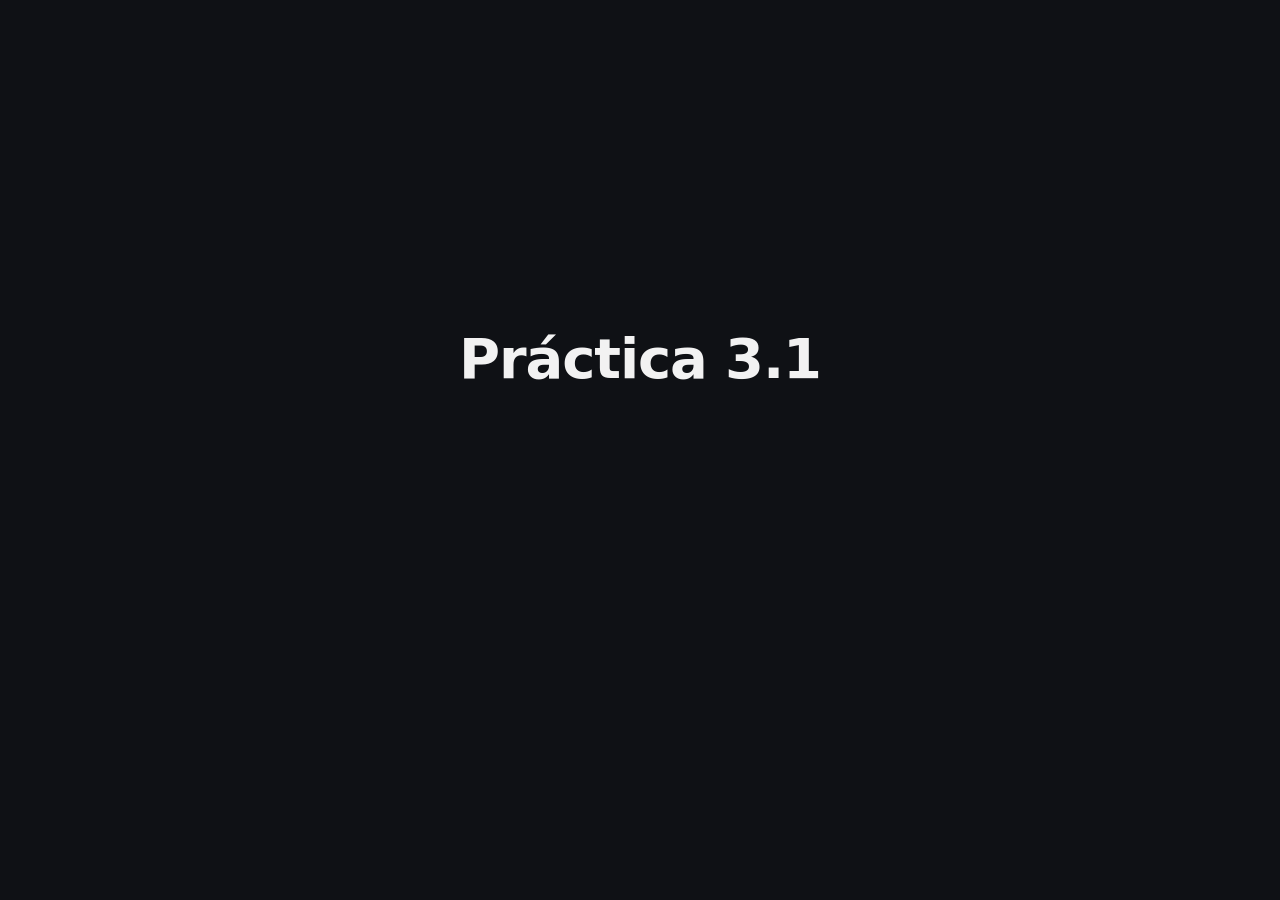
==== docs/index.html @ cbb31b39 "Publicar el sitio de la Práctica 3.1 en docs/ Sitio estático servido desde la carpeta docs/ de la ra" ====
<!DOCTYPE html>
<html lang="es">
<head>
  <meta charset="UTF-8">
  <meta name="viewport" content="width=device-width, initial-scale=1">
  <title>Práctica 3.1</title>
  <link rel="stylesheet" href="estilos.css">
</head>
<body>
  <main>
    <h1>Práctica 3.1</h1>
    <video src="yipee.mp4" autoplay loop muted playsinline></video>
  </main>
</body>
</html>
---- docs/estilos.css ----
* {
  margin: 0;
  padding: 0;
  box-sizing: border-box;
}

body {
  min-height: 100vh;
  display: grid;
  place-items: center;
  background: #0f1115;
  color: #f2f2f2;
  font-family: system-ui, -apple-system, "Segoe UI", sans-serif;
  padding: 2rem 1rem;
}

main {
  display: flex;
  flex-direction: column;
  align-items: center;
  gap: 1.5rem;
}

h1 {
  font-size: clamp(2rem, 8vw, 3.5rem);
  font-weight: 700;
  letter-spacing: -0.02em;
  text-align: center;
}

video {
  width: min(320px, 80vw);
  border-radius: 12px;
  display: block;
}
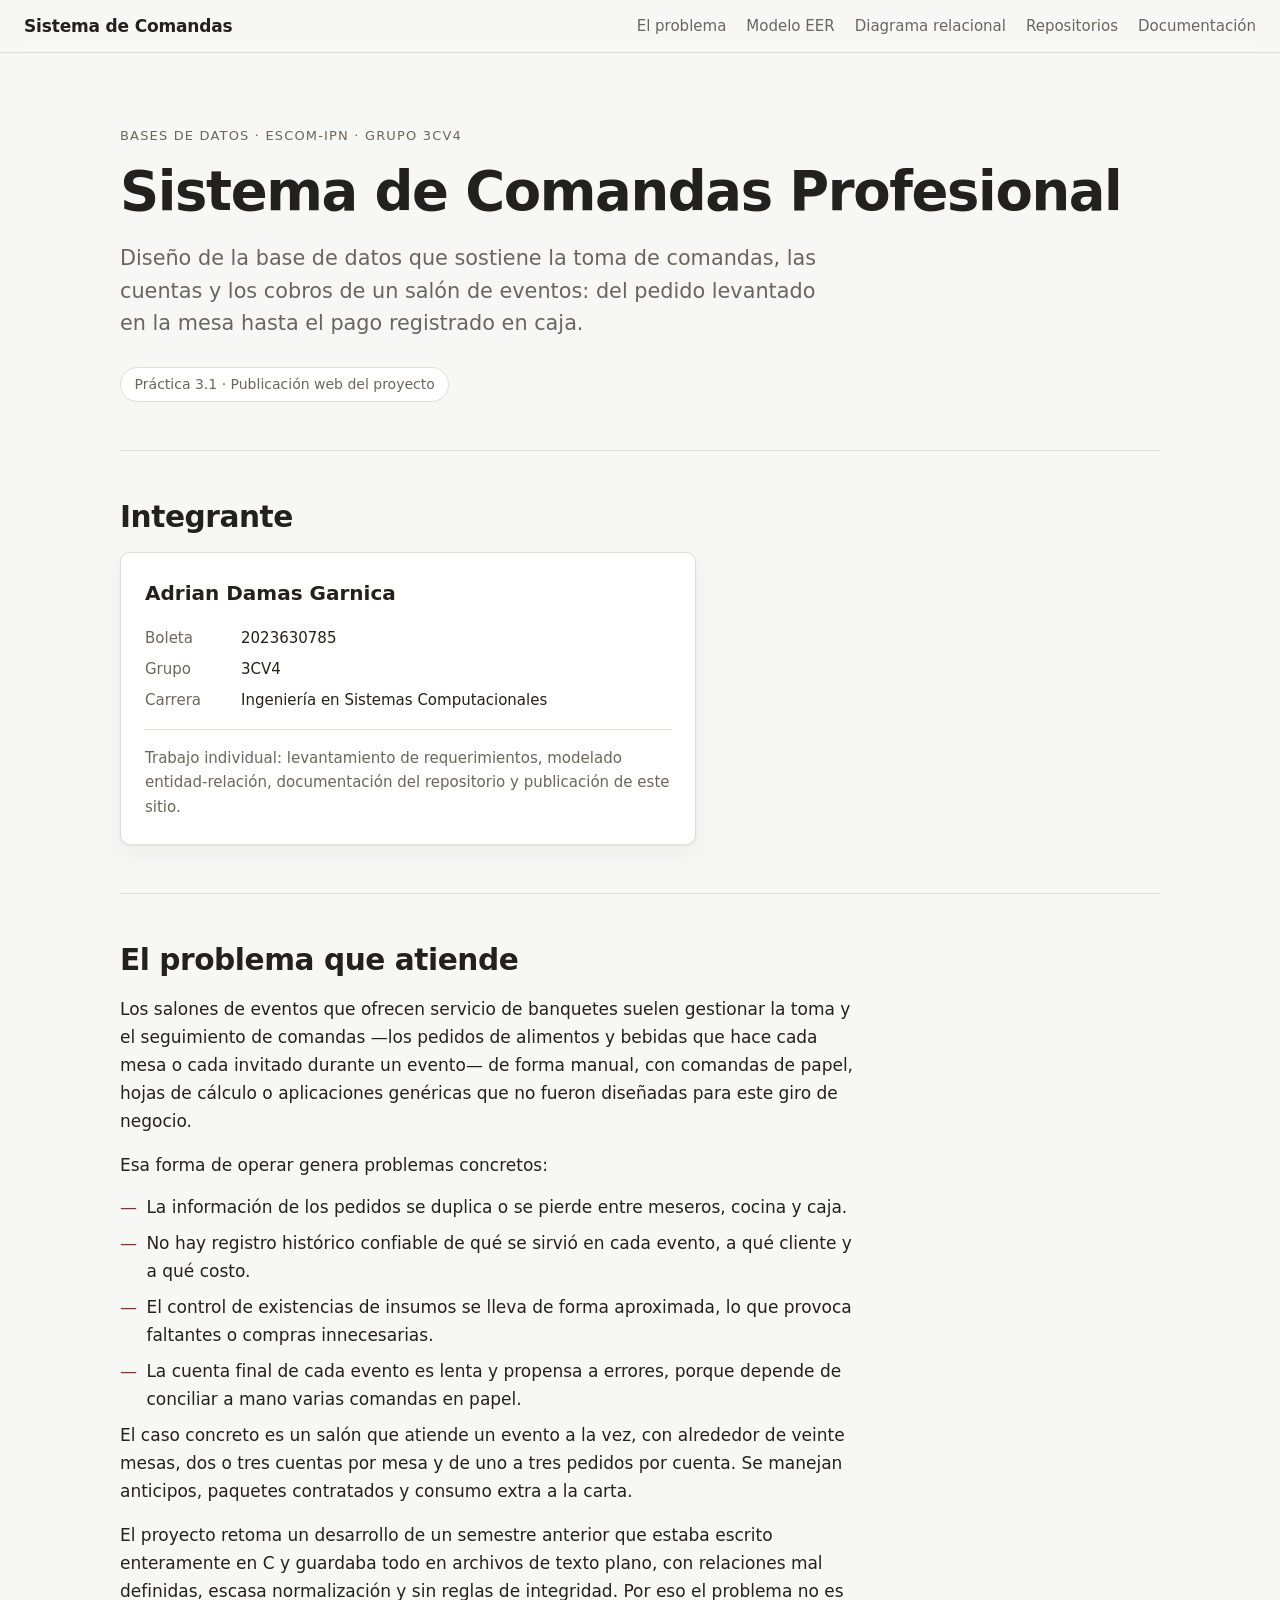
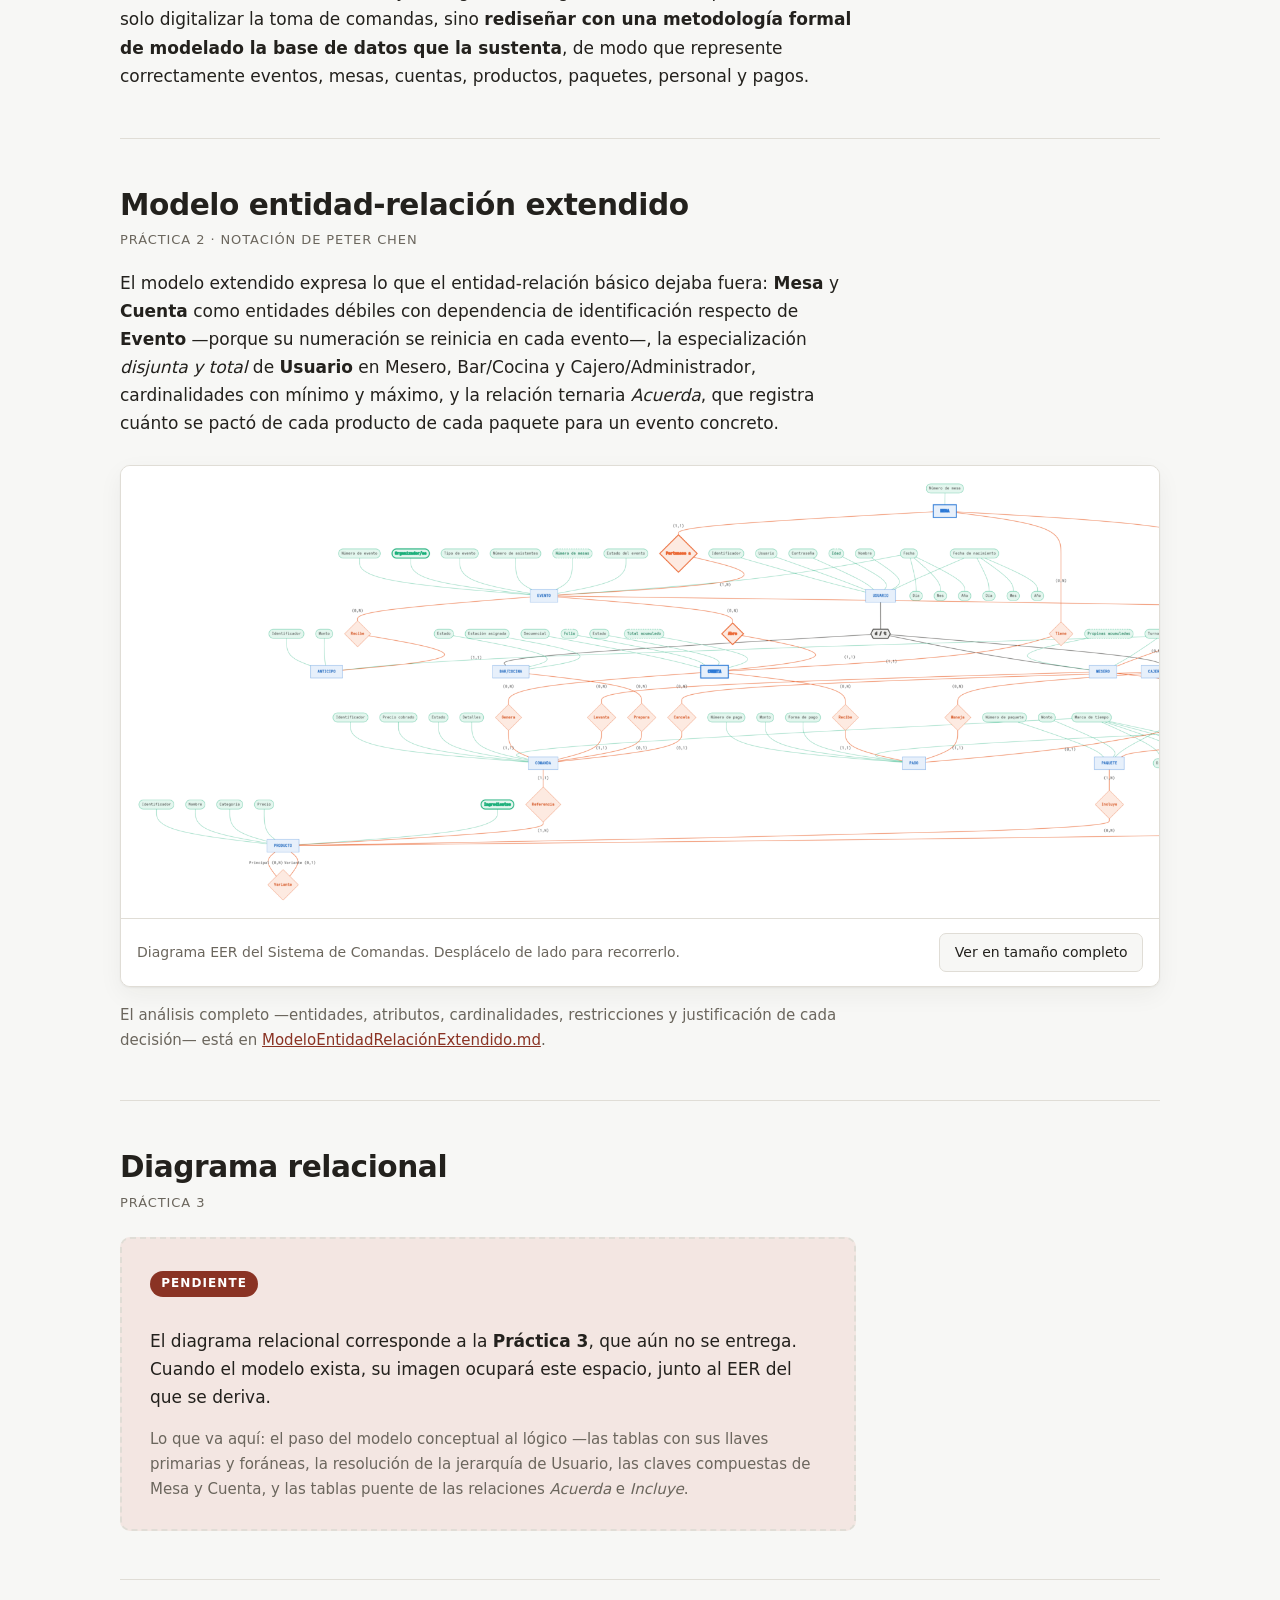
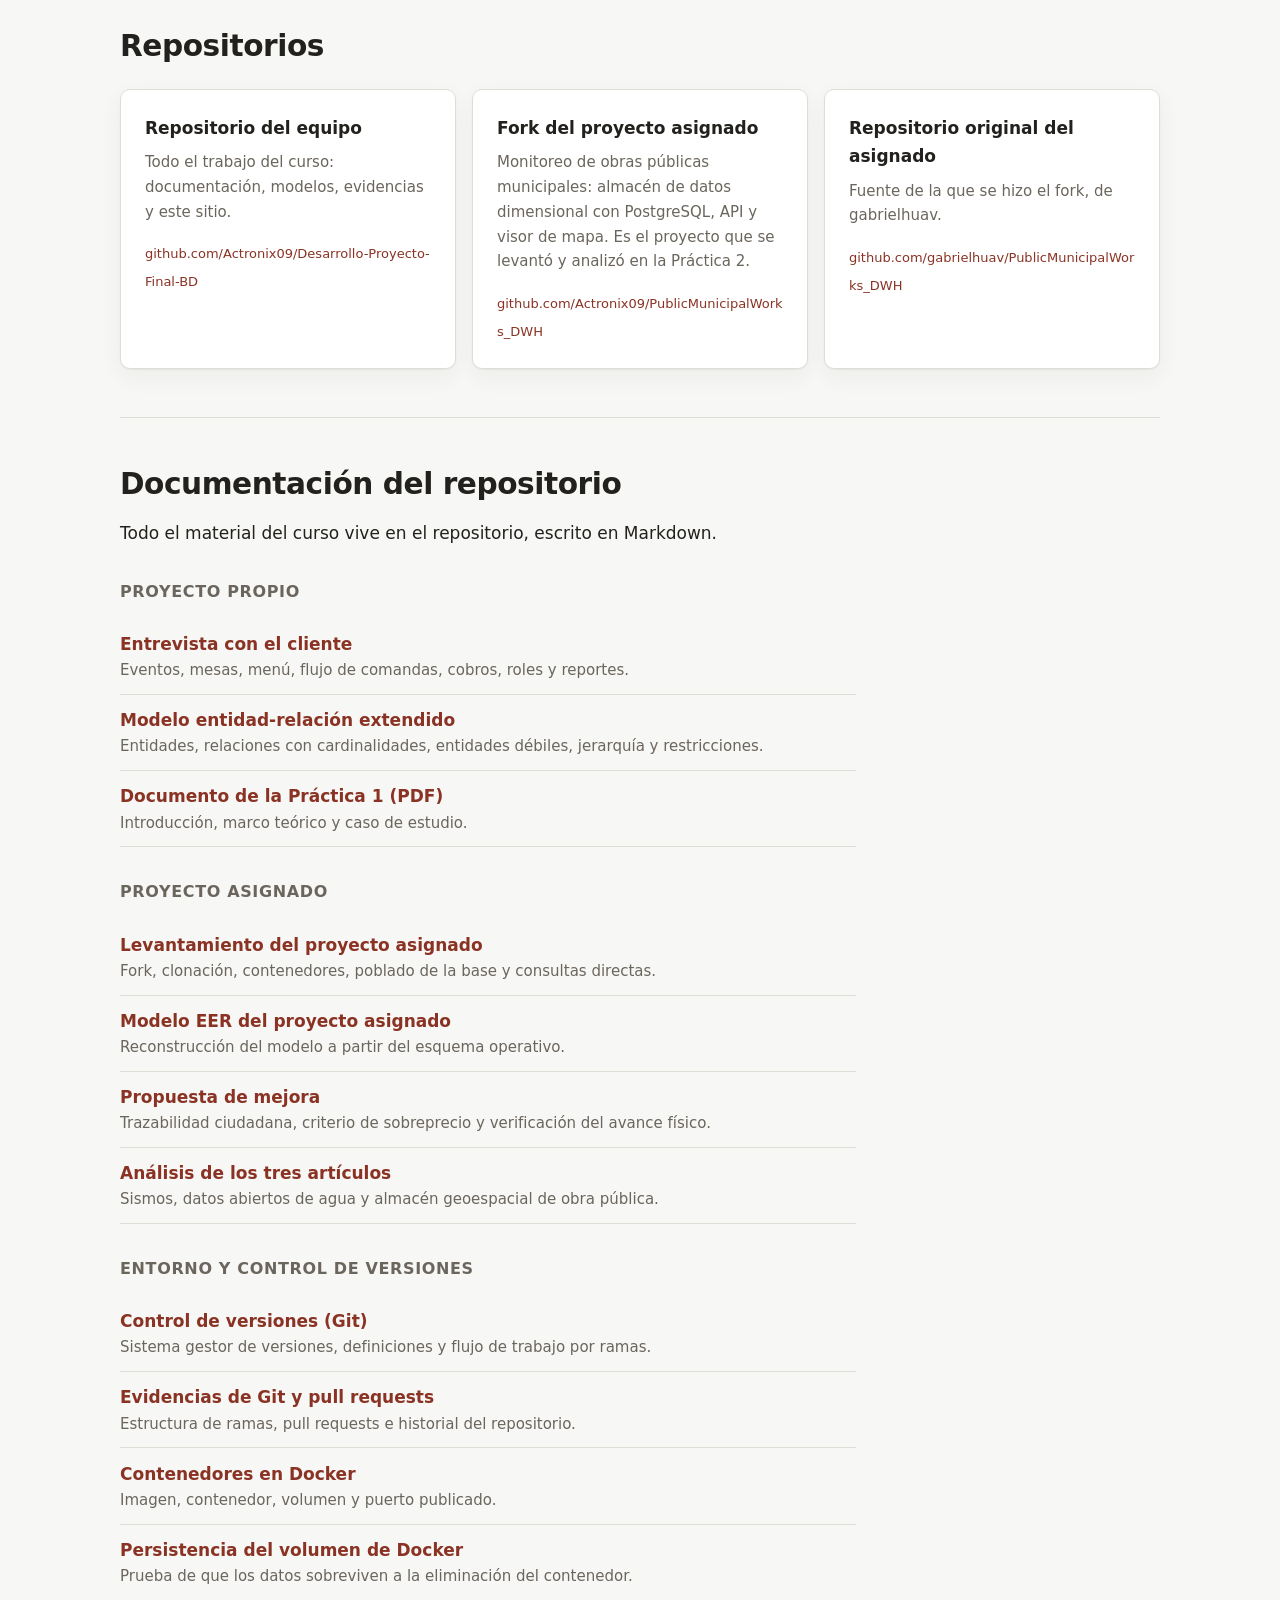
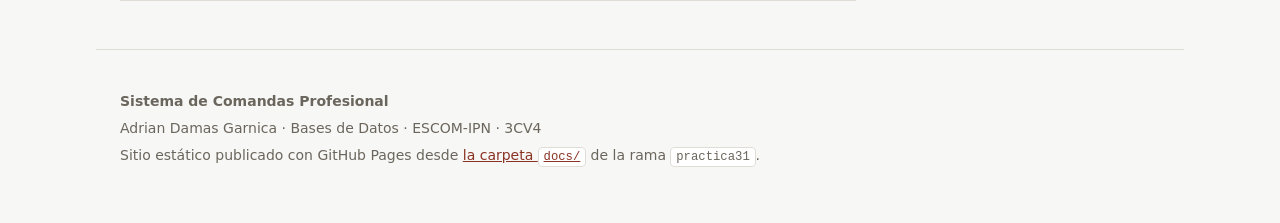
==== commit d087f191: "Pagina Web" ====
--- a/docs/index.html
+++ b/docs/index.html
@@ -1,15 +1,252 @@
 <!DOCTYPE html>
 <html lang="es">
 <head>
-  <meta charset="UTF-8">
-  <meta name="viewport" content="width=device-width, initial-scale=1">
-  <title>Práctica 3.1</title>
-  <link rel="stylesheet" href="estilos.css">
+<meta charset="UTF-8">
+<meta name="viewport" content="width=device-width, initial-scale=1">
+<title>Sistema de Comandas Profesional — Práctica 3.1</title>
+<meta name="description" content="Sitio del proyecto Sistema de Comandas Profesional: base de datos para la gestión de comandas, cuentas y cobros de un salón de eventos. Bases de Datos, ESCOM-IPN.">
+<link rel="stylesheet" href="estilos.css">
 </head>
 <body>
-  <main>
-    <h1>Práctica 3.1</h1>
-    <video src="yipee.mp4" autoplay loop muted playsinline></video>
-  </main>
+
+<a class="salto" href="#contenido">Saltar al contenido</a>
+
+<nav class="barra">
+  <span class="barra-marca">Sistema de Comandas</span>
+  <ul class="barra-enlaces">
+    <li><a href="#problema">El problema</a></li>
+    <li><a href="#eer">Modelo EER</a></li>
+    <li><a href="#relacional">Diagrama relacional</a></li>
+    <li><a href="#repositorios">Repositorios</a></li>
+    <li><a href="#documentacion">Documentación</a></li>
+  </ul>
+</nav>
+
+<header class="portada">
+  <p class="eyebrow">Bases de Datos &middot; ESCOM-IPN &middot; Grupo 3CV4</p>
+  <h1>Sistema de Comandas Profesional</h1>
+  <p class="lead">
+    Diseño de la base de datos que sostiene la toma de comandas, las cuentas y los
+    cobros de un salón de eventos: del pedido levantado en la mesa hasta el pago
+    registrado en caja.
+  </p>
+  <p class="sello">Práctica 3.1 &middot; Publicación web del proyecto</p>
+</header>
+
+<main id="contenido">
+
+  <section class="seccion" id="integrantes">
+    <h2>Integrante</h2>
+    <div class="tarjeta persona">
+      <p class="persona-nombre">Adrian Damas Garnica</p>
+      <dl class="persona-datos">
+        <div><dt>Boleta</dt><dd>2023630785</dd></div>
+        <div><dt>Grupo</dt><dd>3CV4</dd></div>
+        <div><dt>Carrera</dt><dd>Ingeniería en Sistemas Computacionales</dd></div>
+      </dl>
+      <p class="persona-rol">
+        Trabajo individual: levantamiento de requerimientos, modelado entidad-relación,
+        documentación del repositorio y publicación de este sitio.
+      </p>
+    </div>
+  </section>
+
+  <section class="seccion" id="problema">
+    <h2>El problema que atiende</h2>
+    <p>
+      Los salones de eventos que ofrecen servicio de banquetes suelen gestionar la toma y
+      el seguimiento de comandas —los pedidos de alimentos y bebidas que hace cada mesa o
+      cada invitado durante un evento— de forma manual, con comandas de papel, hojas de
+      cálculo o aplicaciones genéricas que no fueron diseñadas para este giro de negocio.
+    </p>
+    <p>Esa forma de operar genera problemas concretos:</p>
+    <ul class="lista-problemas">
+      <li>La información de los pedidos se duplica o se pierde entre meseros, cocina y caja.</li>
+      <li>No hay registro histórico confiable de qué se sirvió en cada evento, a qué cliente y a qué costo.</li>
+      <li>El control de existencias de insumos se lleva de forma aproximada, lo que provoca faltantes o compras innecesarias.</li>
+      <li>La cuenta final de cada evento es lenta y propensa a errores, porque depende de conciliar a mano varias comandas en papel.</li>
+    </ul>
+    <p>
+      El caso concreto es un salón que atiende un evento a la vez, con alrededor de veinte
+      mesas, dos o tres cuentas por mesa y de uno a tres pedidos por cuenta. Se manejan
+      anticipos, paquetes contratados y consumo extra a la carta.
+    </p>
+    <p>
+      El proyecto retoma un desarrollo de un semestre anterior que estaba escrito
+      enteramente en C y guardaba todo en archivos de texto plano, con relaciones mal
+      definidas, escasa normalización y sin reglas de integridad. Por eso el problema no
+      es solo digitalizar la toma de comandas, sino <strong>rediseñar con una metodología
+      formal de modelado la base de datos que la sustenta</strong>, de modo que represente
+      correctamente eventos, mesas, cuentas, productos, paquetes, personal y pagos.
+    </p>
+  </section>
+
+  <section class="seccion" id="eer">
+    <h2>Modelo entidad-relación extendido</h2>
+    <p class="seccion-nota">Práctica 2 &middot; Notación de Peter Chen</p>
+    <p>
+      El modelo extendido expresa lo que el entidad-relación básico dejaba fuera:
+      <strong>Mesa</strong> y <strong>Cuenta</strong> como entidades débiles con dependencia
+      de identificación respecto de <strong>Evento</strong> —porque su numeración se reinicia
+      en cada evento—, la especialización <em>disjunta y total</em> de
+      <strong>Usuario</strong> en Mesero, Bar/Cocina y Cajero/Administrador, cardinalidades
+      con mínimo y máximo, y la relación ternaria <em>Acuerda</em>, que registra cuánto se
+      pactó de cada producto de cada paquete para un evento concreto.
+    </p>
+
+    <figure class="figura">
+      <div class="lienzo" data-scroll>
+        <img src="imagenes/diagrama-eer-web.png"
+             alt="Diagrama entidad-relación extendido del Sistema de Comandas en notación de Peter Chen: las entidades Evento, Usuario, Producto, Comanda, Pago, Anticipo y Paquete, las entidades débiles Mesa y Cuenta, la jerarquía de Usuario y la relación ternaria Acuerda."
+             width="2600" height="677"
+             data-completa="imagenes/diagrama-eer-full.png">
+      </div>
+      <figcaption>
+        <span>Diagrama EER del Sistema de Comandas. Desplácelo de lado para recorrerlo.</span>
+        <button type="button" class="boton" data-abrir="imagenes/diagrama-eer-full.png">
+          Ver en tamaño completo
+        </button>
+      </figcaption>
+    </figure>
+
+    <p class="pie-enlace">
+      El análisis completo —entidades, atributos, cardinalidades, restricciones y
+      justificación de cada decisión— está en
+      <a href="https://github.com/Actronix09/Desarrollo-Proyecto-Final-BD/blob/practica31/docs/ModeloEntidadRelaci%C3%B3nExtendido.md">
+        ModeloEntidadRelaciónExtendido.md</a>.
+    </p>
+  </section>
+
+  <section class="seccion" id="relacional">
+    <h2>Diagrama relacional</h2>
+    <p class="seccion-nota">Práctica 3</p>
+    <div class="pendiente">
+      <p class="pendiente-etiqueta">Pendiente</p>
+      <p>
+        El diagrama relacional corresponde a la <strong>Práctica 3</strong>, que aún no se
+        entrega. Cuando el modelo exista, su imagen ocupará este espacio, junto al EER del
+        que se deriva.
+      </p>
+      <p class="pendiente-detalle">
+        Lo que va aquí: el paso del modelo conceptual al lógico —las tablas con sus llaves
+        primarias y foráneas, la resolución de la jerarquía de Usuario, las claves
+        compuestas de Mesa y Cuenta, y las tablas puente de las relaciones
+        <em>Acuerda</em> e <em>Incluye</em>.
+      </p>
+    </div>
+  </section>
+
+  <section class="seccion" id="repositorios">
+    <h2>Repositorios</h2>
+    <div class="rejilla">
+      <a class="tarjeta enlace-tarjeta" href="https://github.com/Actronix09/Desarrollo-Proyecto-Final-BD">
+        <h3>Repositorio del equipo</h3>
+        <p>Todo el trabajo del curso: documentación, modelos, evidencias y este sitio.</p>
+        <span class="url">github.com/Actronix09/Desarrollo-Proyecto-Final-BD</span>
+      </a>
+      <a class="tarjeta enlace-tarjeta" href="https://github.com/Actronix09/PublicMunicipalWorks_DWH">
+        <h3>Fork del proyecto asignado</h3>
+        <p>
+          Monitoreo de obras públicas municipales: almacén de datos dimensional con
+          PostgreSQL, API y visor de mapa. Es el proyecto que se levantó y analizó en la
+          Práctica 2.
+        </p>
+        <span class="url">github.com/Actronix09/PublicMunicipalWorks_DWH</span>
+      </a>
+      <a class="tarjeta enlace-tarjeta" href="https://github.com/gabrielhuav/PublicMunicipalWorks_DWH">
+        <h3>Repositorio original del asignado</h3>
+        <p>Fuente de la que se hizo el fork, de gabrielhuav.</p>
+        <span class="url">github.com/gabrielhuav/PublicMunicipalWorks_DWH</span>
+      </a>
+    </div>
+  </section>
+
+  <section class="seccion" id="documentacion">
+    <h2>Documentación del repositorio</h2>
+    <p>Todo el material del curso vive en el repositorio, escrito en Markdown.</p>
+
+    <h3 class="subtitulo">Proyecto propio</h3>
+    <ul class="indice">
+      <li>
+        <a href="https://github.com/Actronix09/Desarrollo-Proyecto-Final-BD/blob/practica31/docs/Entrevista.md">Entrevista con el cliente</a>
+        <span>Eventos, mesas, menú, flujo de comandas, cobros, roles y reportes.</span>
+      </li>
+      <li>
+        <a href="https://github.com/Actronix09/Desarrollo-Proyecto-Final-BD/blob/practica31/docs/ModeloEntidadRelaci%C3%B3nExtendido.md">Modelo entidad-relación extendido</a>
+        <span>Entidades, relaciones con cardinalidades, entidades débiles, jerarquía y restricciones.</span>
+      </li>
+      <li>
+        <a href="https://github.com/Actronix09/Desarrollo-Proyecto-Final-BD/blob/practica31/docs/LaTeX/Practica%201.pdf">Documento de la Práctica 1 (PDF)</a>
+        <span>Introducción, marco teórico y caso de estudio.</span>
+      </li>
+    </ul>
+
+    <h3 class="subtitulo">Proyecto asignado</h3>
+    <ul class="indice">
+      <li>
+        <a href="https://github.com/Actronix09/Desarrollo-Proyecto-Final-BD/blob/practica31/docs/Levantamiento.md">Levantamiento del proyecto asignado</a>
+        <span>Fork, clonación, contenedores, poblado de la base y consultas directas.</span>
+      </li>
+      <li>
+        <a href="https://github.com/Actronix09/Desarrollo-Proyecto-Final-BD/blob/practica31/docs/ModeloEREProyectoAsignado.md">Modelo EER del proyecto asignado</a>
+        <span>Reconstrucción del modelo a partir del esquema operativo.</span>
+      </li>
+      <li>
+        <a href="https://github.com/Actronix09/Desarrollo-Proyecto-Final-BD/blob/practica31/docs/PropuestaDeMejora.md">Propuesta de mejora</a>
+        <span>Trazabilidad ciudadana, criterio de sobreprecio y verificación del avance físico.</span>
+      </li>
+      <li>
+        <a href="https://github.com/Actronix09/Desarrollo-Proyecto-Final-BD/blob/practica31/docs/Investigaci%C3%B3nDeArticulos.md">Análisis de los tres artículos</a>
+        <span>Sismos, datos abiertos de agua y almacén geoespacial de obra pública.</span>
+      </li>
+    </ul>
+
+    <h3 class="subtitulo">Entorno y control de versiones</h3>
+    <ul class="indice">
+      <li>
+        <a href="https://github.com/Actronix09/Desarrollo-Proyecto-Final-BD/blob/practica31/docs/Control%20de%20Versiones.md">Control de versiones (Git)</a>
+        <span>Sistema gestor de versiones, definiciones y flujo de trabajo por ramas.</span>
+      </li>
+      <li>
+        <a href="https://github.com/Actronix09/Desarrollo-Proyecto-Final-BD/blob/practica31/docs/Control%20de%20Versiones%20GIT%20y%20Pull%20Request.md">Evidencias de Git y pull requests</a>
+        <span>Estructura de ramas, pull requests e historial del repositorio.</span>
+      </li>
+      <li>
+        <a href="https://github.com/Actronix09/Desarrollo-Proyecto-Final-BD/blob/practica31/docs/Contenedores.md">Contenedores en Docker</a>
+        <span>Imagen, contenedor, volumen y puerto publicado.</span>
+      </li>
+      <li>
+        <a href="https://github.com/Actronix09/Desarrollo-Proyecto-Final-BD/blob/practica31/docs/Persistencia%20del%20Volumen%20de%20Docker.md">Persistencia del volumen de Docker</a>
+        <span>Prueba de que los datos sobreviven a la eliminación del contenedor.</span>
+      </li>
+    </ul>
+  </section>
+
+</main>
+
+<footer class="pie">
+  <div class="pie-texto">
+    <p><strong>Sistema de Comandas Profesional</strong></p>
+    <p>Adrian Damas Garnica &middot; Bases de Datos &middot; ESCOM-IPN &middot; 3CV4</p>
+    <p>
+      Sitio estático publicado con GitHub Pages desde
+      <a href="https://github.com/Actronix09/Desarrollo-Proyecto-Final-BD/tree/practica31/docs">
+        la carpeta <code>docs/</code></a>
+      de la rama <code>practica31</code>.
+    </p>
+  </div>
+  <video class="pie-video" src="yipee.mp4" autoplay loop muted playsinline
+         aria-label="Video decorativo"></video>
+</footer>
+
+<div class="visor" id="visor" hidden>
+  <button type="button" class="visor-cerrar" id="visor-cerrar" aria-label="Cerrar">&times;</button>
+  <div class="visor-lienzo" id="visor-lienzo">
+    <img id="visor-imagen" src="" alt="Diagrama en tamaño completo">
+  </div>
+  <p class="visor-ayuda">Arrastre para recorrer el diagrama &middot; <kbd>Esc</kbd> para cerrar</p>
+</div>
+
+<script src="script.js"></script>
 </body>
 </html>
--- a/docs/estilos.css
+++ b/docs/estilos.css
@@ -1,35 +1,513 @@
-* {
-  margin: 0;
-  padding: 0;
-  box-sizing: border-box;
-}
+/* ===========================================================
+   Sistema de Comandas Profesional — Práctica 3.1
+   Hoja de estilos del sitio. Sin dependencias externas.
+   =========================================================== */
+
+:root {
+  --fondo: #f7f7f5;
+  --superficie: #ffffff;
+  --borde: #e0ddd6;
+  --texto: #23211d;
+  --texto-suave: #6b665d;
+  --acento: #8a3324;
+  --acento-suave: #f3e6e2;
+  --sombra: 0 1px 2px rgba(35, 33, 29, .06), 0 8px 24px rgba(35, 33, 29, .05);
+  --radio: 10px;
+  --ancho: 68rem;
+}
+
+@media (prefers-color-scheme: dark) {
+  :root {
+    --fondo: #16151b;
+    --superficie: #1e1d24;
+    --borde: #32303a;
+    --texto: #eceaf0;
+    --texto-suave: #a39fae;
+    --acento: #e09080;
+    --acento-suave: #2b2026;
+    --sombra: 0 1px 2px rgba(0, 0, 0, .4), 0 8px 24px rgba(0, 0, 0, .3);
+  }
+}
+
+* { margin: 0; padding: 0; box-sizing: border-box; }
+
+html { scroll-behavior: smooth; scroll-padding-top: 5rem; }
 
 body {
-  min-height: 100vh;
+  background: var(--fondo);
+  color: var(--texto);
+  font-family: system-ui, -apple-system, "Segoe UI", Roboto, "Helvetica Neue", sans-serif;
+  font-size: 1.0625rem;
+  line-height: 1.65;
+  -webkit-text-size-adjust: 100%;
+}
+
+a { color: var(--acento); }
+
+/* --- Accesibilidad ---------------------------------------- */
+
+.salto {
+  position: absolute;
+  left: -9999px;
+  top: 0;
+  background: var(--acento);
+  color: #fff;
+  padding: .75rem 1rem;
+  z-index: 100;
+}
+.salto:focus { left: 0; }
+
+:focus-visible {
+  outline: 2px solid var(--acento);
+  outline-offset: 3px;
+}
+
+/* --- Barra de navegación ----------------------------------- */
+
+.barra {
+  position: sticky;
+  top: 0;
+  z-index: 20;
+  display: flex;
+  flex-wrap: wrap;
+  align-items: center;
+  gap: .5rem 1.5rem;
+  padding: .75rem 1.5rem;
+  background: color-mix(in srgb, var(--fondo) 88%, transparent);
+  backdrop-filter: blur(8px);
+  border-bottom: 1px solid var(--borde);
+}
+
+.barra-marca {
+  font-weight: 650;
+  letter-spacing: -.01em;
+  margin-right: auto;
+}
+
+.barra-enlaces {
+  display: flex;
+  flex-wrap: wrap;
+  gap: .25rem 1.25rem;
+  list-style: none;
+  font-size: .9375rem;
+}
+
+.barra-enlaces a {
+  color: var(--texto-suave);
+  text-decoration: none;
+  padding: .125rem 0;
+  border-bottom: 1px solid transparent;
+}
+
+.barra-enlaces a:hover {
+  color: var(--texto);
+  border-bottom-color: var(--acento);
+}
+
+/* --- Portada ----------------------------------------------- */
+
+.portada {
+  max-width: var(--ancho);
+  margin: 0 auto;
+  padding: 4.5rem 1.5rem 3rem;
+}
+
+.eyebrow {
+  font-size: .8125rem;
+  letter-spacing: .09em;
+  text-transform: uppercase;
+  color: var(--texto-suave);
+  margin-bottom: 1rem;
+}
+
+.portada h1 {
+  font-size: clamp(2.1rem, 6vw, 3.4rem);
+  line-height: 1.1;
+  letter-spacing: -.025em;
+  font-weight: 700;
+  margin-bottom: 1.25rem;
+}
+
+.lead {
+  font-size: clamp(1.0625rem, 2.2vw, 1.3rem);
+  color: var(--texto-suave);
+  max-width: 44rem;
+  line-height: 1.55;
+}
+
+.sello {
+  display: inline-block;
+  margin-top: 1.75rem;
+  padding: .3rem .85rem;
+  border: 1px solid var(--borde);
+  border-radius: 999px;
+  background: var(--superficie);
+  font-size: .875rem;
+  color: var(--texto-suave);
+}
+
+/* --- Secciones --------------------------------------------- */
+
+main {
+  max-width: var(--ancho);
+  margin: 0 auto;
+  padding-inline: 1.5rem;
+}
+
+.seccion {
+  padding-block: 3rem;
+  border-top: 1px solid var(--borde);
+}
+
+.seccion > p,
+.seccion > ul { max-width: 46rem; }
+
+.seccion h2 {
+  font-size: clamp(1.4rem, 3.2vw, 1.85rem);
+  letter-spacing: -.015em;
+  line-height: 1.25;
+  margin-bottom: 1rem;
+}
+
+.seccion-nota {
+  font-size: .8125rem;
+  letter-spacing: .07em;
+  text-transform: uppercase;
+  color: var(--texto-suave);
+  margin: -.65rem 0 1.15rem;
+}
+
+.seccion p + p { margin-top: 1rem; }
+
+.subtitulo {
+  font-size: 1rem;
+  letter-spacing: .04em;
+  text-transform: uppercase;
+  color: var(--texto-suave);
+  font-weight: 600;
+  margin: 2rem 0 .85rem;
+}
+
+/* --- Tarjetas ---------------------------------------------- */
+
+.tarjeta {
+  background: var(--superficie);
+  border: 1px solid var(--borde);
+  border-radius: var(--radio);
+  padding: 1.5rem;
+  box-shadow: var(--sombra);
+}
+
+.rejilla {
   display: grid;
-  place-items: center;
-  background: #0f1115;
-  color: #f2f2f2;
-  font-family: system-ui, -apple-system, "Segoe UI", sans-serif;
-  padding: 2rem 1rem;
-}
-
-main {
+  grid-template-columns: repeat(auto-fit, minmax(16rem, 1fr));
+  gap: 1rem;
+  margin-top: 1.5rem;
+}
+
+.enlace-tarjeta {
+  display: block;
+  text-decoration: none;
+  color: inherit;
+  transition: transform .15s ease, border-color .15s ease;
+}
+
+.enlace-tarjeta:hover {
+  transform: translateY(-2px);
+  border-color: var(--acento);
+}
+
+.enlace-tarjeta h3 {
+  font-size: 1.0625rem;
+  margin-bottom: .5rem;
+}
+
+.enlace-tarjeta p {
+  font-size: .9375rem;
+  color: var(--texto-suave);
+  margin-bottom: .85rem;
+}
+
+.url {
+  font-size: .8125rem;
+  color: var(--acento);
+  word-break: break-all;
+}
+
+/* --- Integrante -------------------------------------------- */
+
+.persona { max-width: 36rem; }
+
+.persona-nombre {
+  font-size: 1.25rem;
+  font-weight: 650;
+  margin-bottom: 1rem;
+}
+
+.persona-datos {
+  display: grid;
+  gap: .4rem;
+  padding-bottom: 1rem;
+  margin-bottom: 1rem;
+  border-bottom: 1px solid var(--borde);
+}
+
+.persona-datos > div {
+  display: flex;
+  flex-wrap: wrap;
+  gap: .5rem;
+  font-size: .9375rem;
+}
+
+.persona-datos dt {
+  color: var(--texto-suave);
+  min-width: 5.5rem;
+}
+
+.persona-rol {
+  font-size: .9375rem;
+  color: var(--texto-suave);
+}
+
+/* --- Lista del problema ------------------------------------ */
+
+.lista-problemas {
+  margin: .85rem 0 0 0;
+  padding-left: 1.1rem;
+  list-style: none;
+}
+
+.lista-problemas li {
+  position: relative;
+  padding-left: .55rem;
+  margin-bottom: .5rem;
+}
+
+.lista-problemas li::before {
+  content: "—";
+  position: absolute;
+  left: -1.1rem;
+  color: var(--acento);
+}
+
+/* --- Figura del diagrama ----------------------------------- */
+
+.figura {
+  margin-top: 1.75rem;
+  border: 1px solid var(--borde);
+  border-radius: var(--radio);
+  overflow: hidden;
+  box-shadow: var(--sombra);
+}
+
+/* El diagrama está dibujado sobre blanco: su lienzo se queda
+   blanco también en modo oscuro, para que no quede recortado. */
+.lienzo {
+  overflow-x: auto;
+  overflow-y: hidden;
+  background: #ffffff;
+  padding: 1rem;
+}
+
+.lienzo img {
+  display: block;
+  height: 420px;
+  width: auto;
+  max-width: none;
+  cursor: zoom-in;
+}
+
+figcaption {
+  display: flex;
+  flex-wrap: wrap;
+  align-items: center;
+  justify-content: space-between;
+  gap: .75rem;
+  padding: .85rem 1rem;
+  background: var(--superficie);
+  border-top: 1px solid var(--borde);
+  font-size: .875rem;
+  color: var(--texto-suave);
+}
+
+.boton {
+  font: inherit;
+  font-size: .875rem;
+  padding: .45rem .9rem;
+  border: 1px solid var(--borde);
+  border-radius: 7px;
+  background: var(--fondo);
+  color: var(--texto);
+  cursor: pointer;
+}
+
+.boton:hover { border-color: var(--acento); color: var(--acento); }
+
+.pie-enlace {
+  margin-top: 1rem;
+  font-size: .9375rem;
+  color: var(--texto-suave);
+}
+
+/* --- Sección pendiente ------------------------------------- */
+
+.pendiente {
+  margin-top: 1.5rem;
+  max-width: 46rem;
+  padding: 1.75rem;
+  border: 2px dashed var(--borde);
+  border-radius: var(--radio);
+  background: var(--acento-suave);
+}
+
+.pendiente-etiqueta {
+  display: inline-block;
+  margin-bottom: .85rem;
+  padding: .2rem .7rem;
+  border-radius: 999px;
+  background: var(--acento);
+  color: #fff;
+  font-size: .75rem;
+  letter-spacing: .09em;
+  text-transform: uppercase;
+  font-weight: 600;
+}
+
+.pendiente-detalle {
+  margin-top: 1rem;
+  font-size: .9375rem;
+  color: var(--texto-suave);
+}
+
+/* --- Índice de documentos ---------------------------------- */
+
+.indice { list-style: none; }
+
+.indice li {
+  padding: .7rem 0;
+  border-bottom: 1px solid var(--borde);
+}
+
+.indice a {
+  font-weight: 550;
+  text-decoration: none;
+}
+
+.indice a:hover { text-decoration: underline; }
+
+.indice span {
+  display: block;
+  font-size: .9375rem;
+  color: var(--texto-suave);
+}
+
+/* --- Pie de página ----------------------------------------- */
+
+.pie {
+  max-width: var(--ancho);
+  margin: 0 auto;
+  padding: 2.5rem 1.5rem 3.5rem;
+  border-top: 1px solid var(--borde);
+  display: flex;
+  flex-wrap: wrap;
+  align-items: flex-end;
+  justify-content: space-between;
+  gap: 1.5rem;
+  font-size: .875rem;
+  color: var(--texto-suave);
+}
+
+.pie-texto p + p { margin-top: .25rem; }
+
+.pie code {
+  font-size: .875em;
+  padding: .1rem .3rem;
+  border-radius: 4px;
+  background: var(--superficie);
+  border: 1px solid var(--borde);
+}
+
+.pie-video {
+  width: 84px;
+  border-radius: 8px;
+  display: block;
+  opacity: .85;
+}
+
+/* --- Visor de diagramas ------------------------------------ */
+
+.visor {
+  position: fixed;
+  inset: 0;
+  z-index: 50;
+  background: rgba(10, 10, 12, .92);
   display: flex;
   flex-direction: column;
-  align-items: center;
-  gap: 1.5rem;
-}
-
-h1 {
-  font-size: clamp(2rem, 8vw, 3.5rem);
-  font-weight: 700;
-  letter-spacing: -0.02em;
+}
+
+/* El atributo hidden del navegador aplica display:none, pero la
+   regla de arriba lo gana por especificidad: hay que repetirlo
+   aquí o el visor se queda encima de la página. */
+.visor[hidden] { display: none; }
+
+.visor-lienzo {
+  flex: 1;
+  overflow: auto;
+  cursor: grab;
+  background: #ffffff;
+}
+
+.visor-lienzo.arrastrando { cursor: grabbing; }
+
+.visor-lienzo img {
+  display: block;
+  height: 100%;
+  width: auto;
+  max-width: none;
+}
+
+.visor-cerrar {
+  position: absolute;
+  top: .75rem;
+  right: .75rem;
+  z-index: 2;
+  width: 2.5rem;
+  height: 2.5rem;
+  border: none;
+  border-radius: 50%;
+  background: rgba(10, 10, 12, .75);
+  color: #fff;
+  font-size: 1.6rem;
+  line-height: 1;
+  cursor: pointer;
+}
+
+.visor-ayuda {
+  padding: .75rem 1rem;
   text-align: center;
-}
-
-video {
-  width: min(320px, 80vw);
-  border-radius: 12px;
-  display: block;
-}
+  color: #cfcdd4;
+  font-size: .8125rem;
+}
+
+.visor kbd {
+  font-family: ui-monospace, SFMono-Regular, Menlo, monospace;
+  font-size: .9em;
+  padding: .05rem .35rem;
+  border: 1px solid #55525c;
+  border-radius: 4px;
+}
+
+body.visor-abierto { overflow: hidden; }
+
+/* --- Teléfono ---------------------------------------------- */
+
+@media (max-width: 40rem) {
+  .portada { padding-top: 3rem; }
+  .lienzo img { height: 300px; }
+  .pie { align-items: flex-start; }
+}
+
+@media (prefers-reduced-motion: reduce) {
+  html { scroll-behavior: auto; }
+  .enlace-tarjeta { transition: none; }
+}
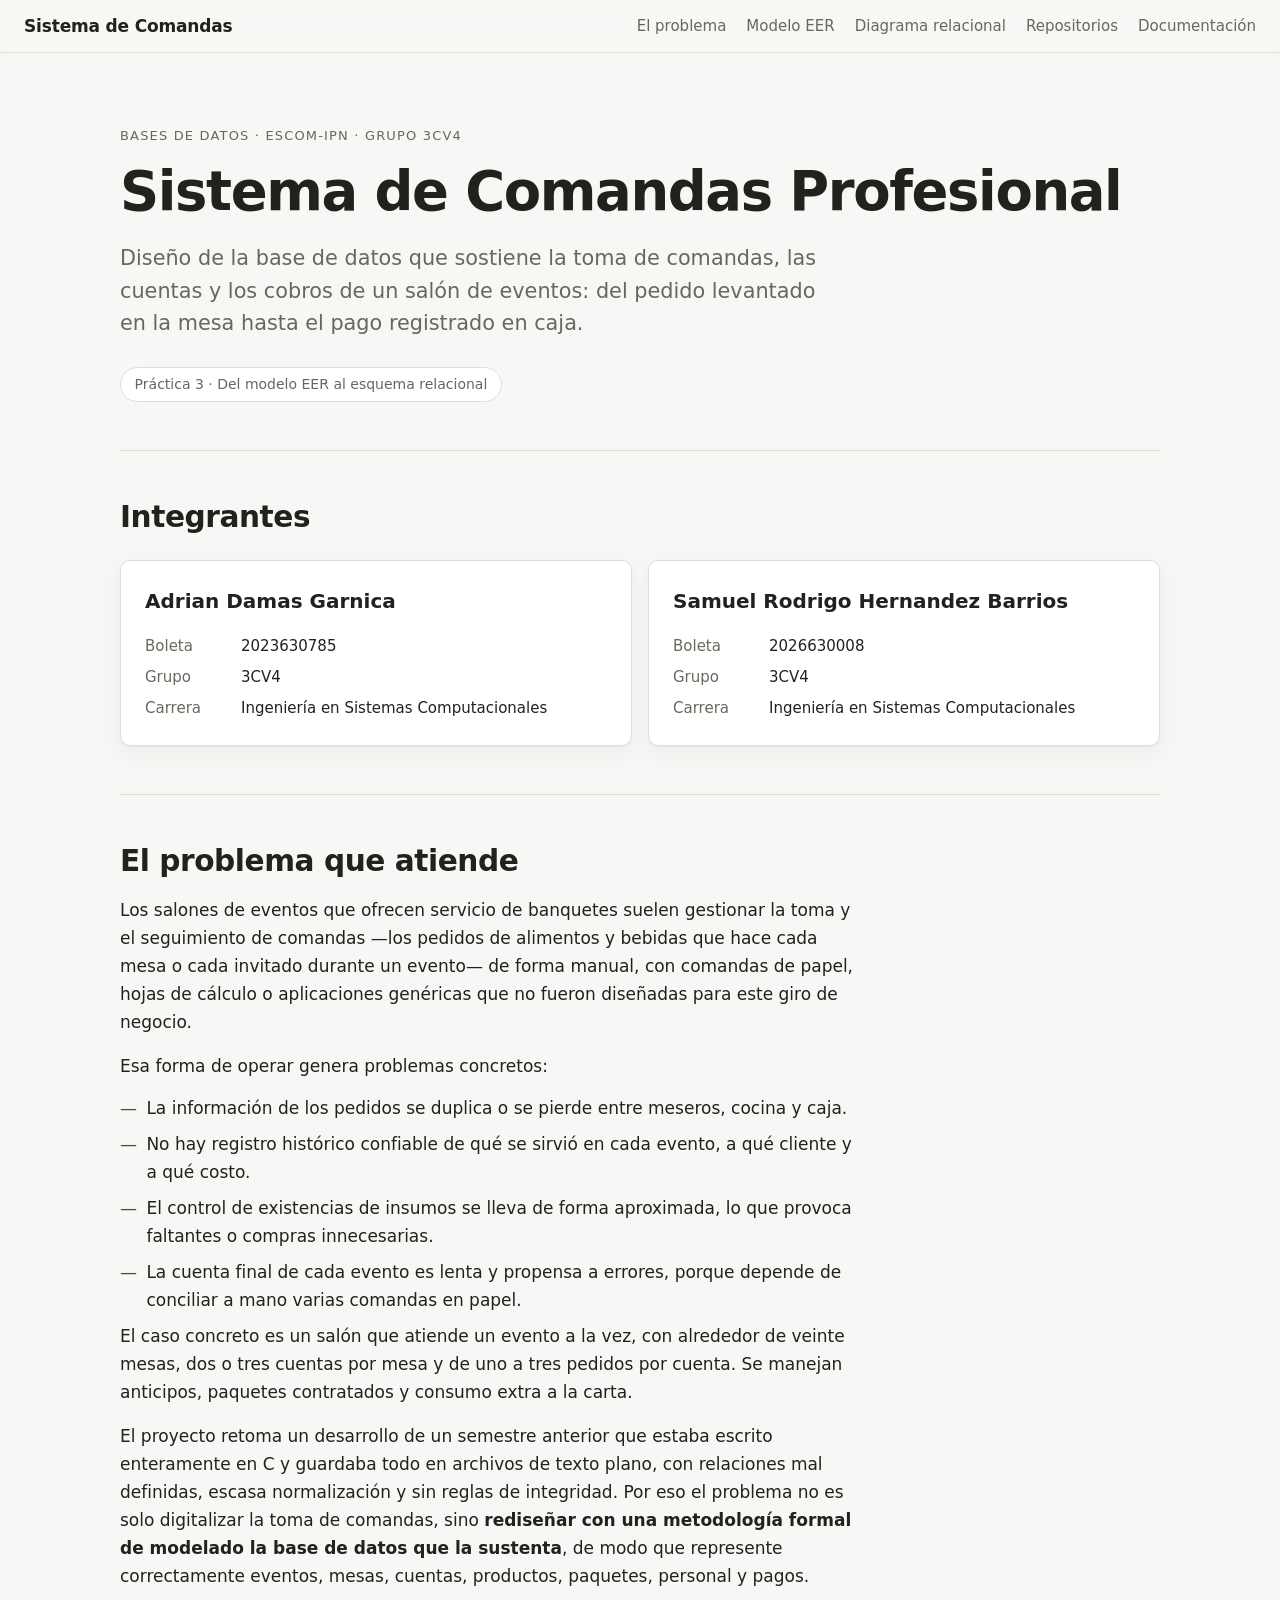
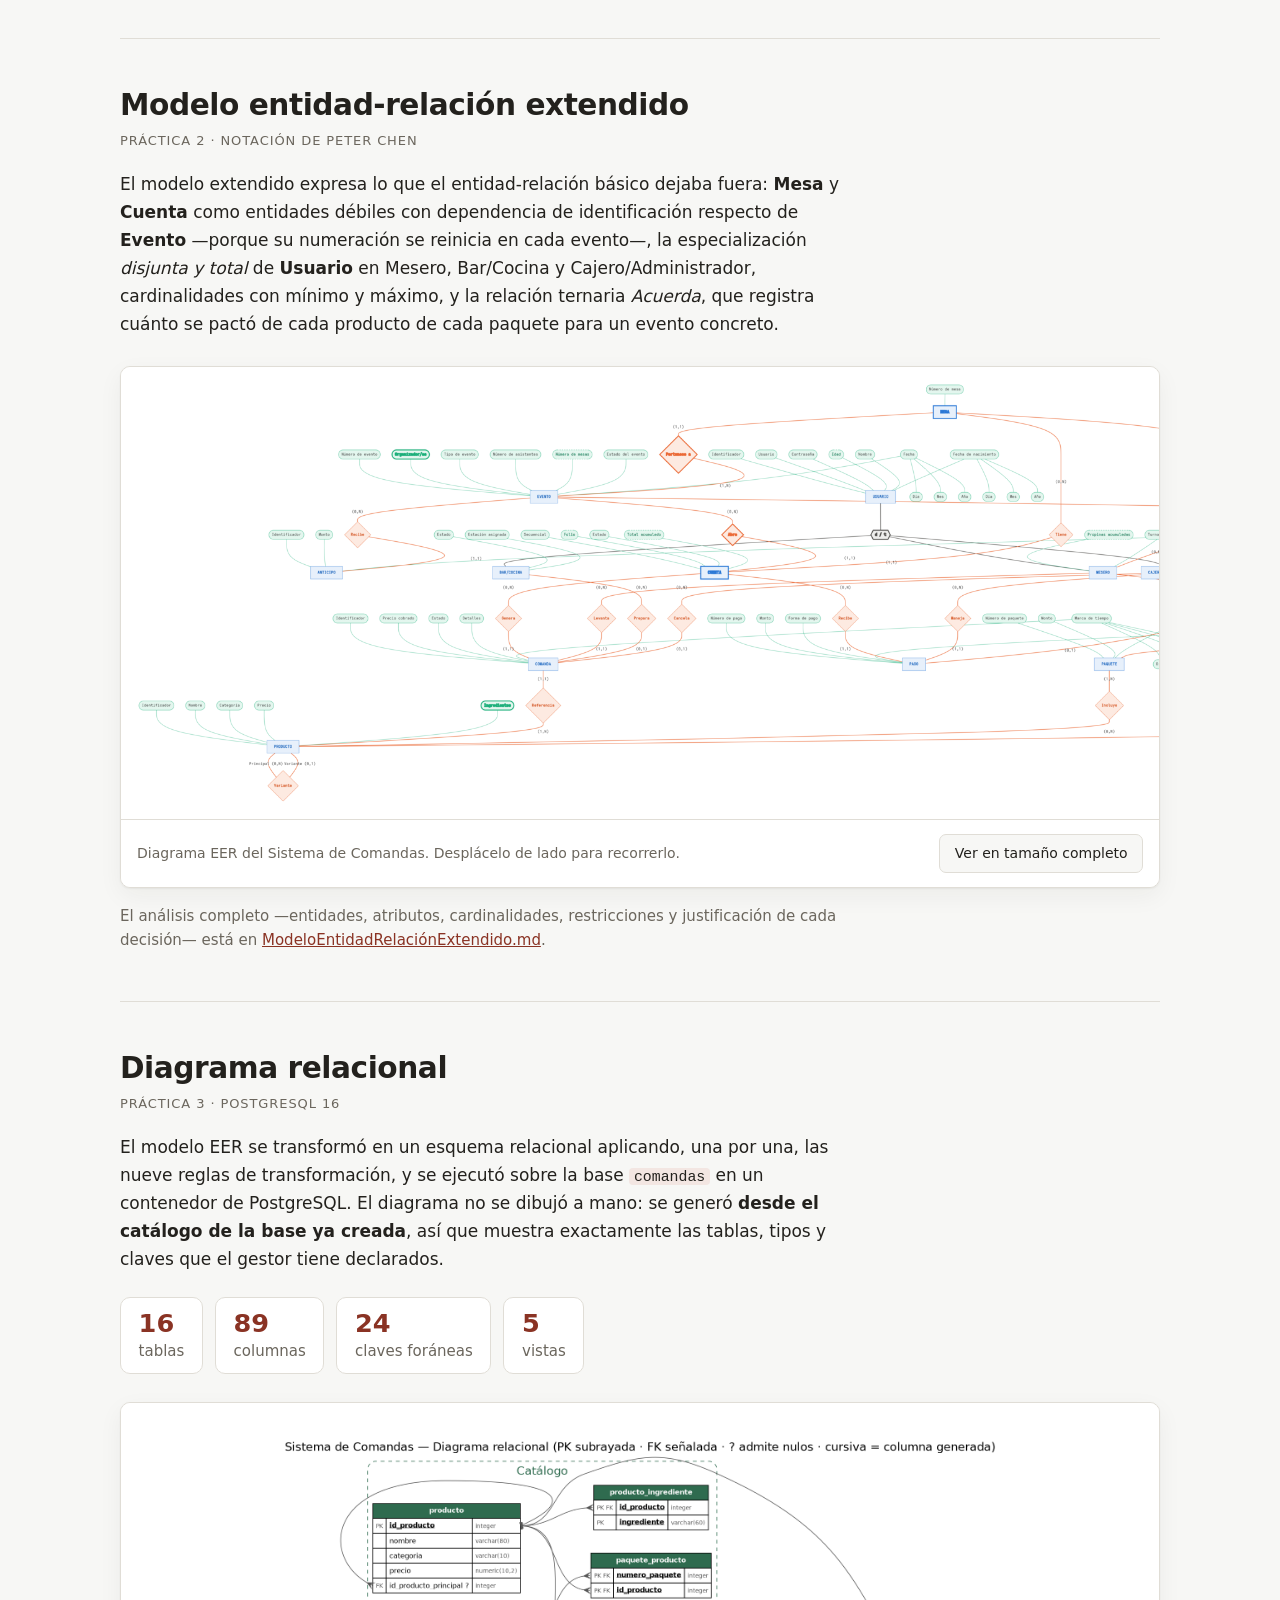
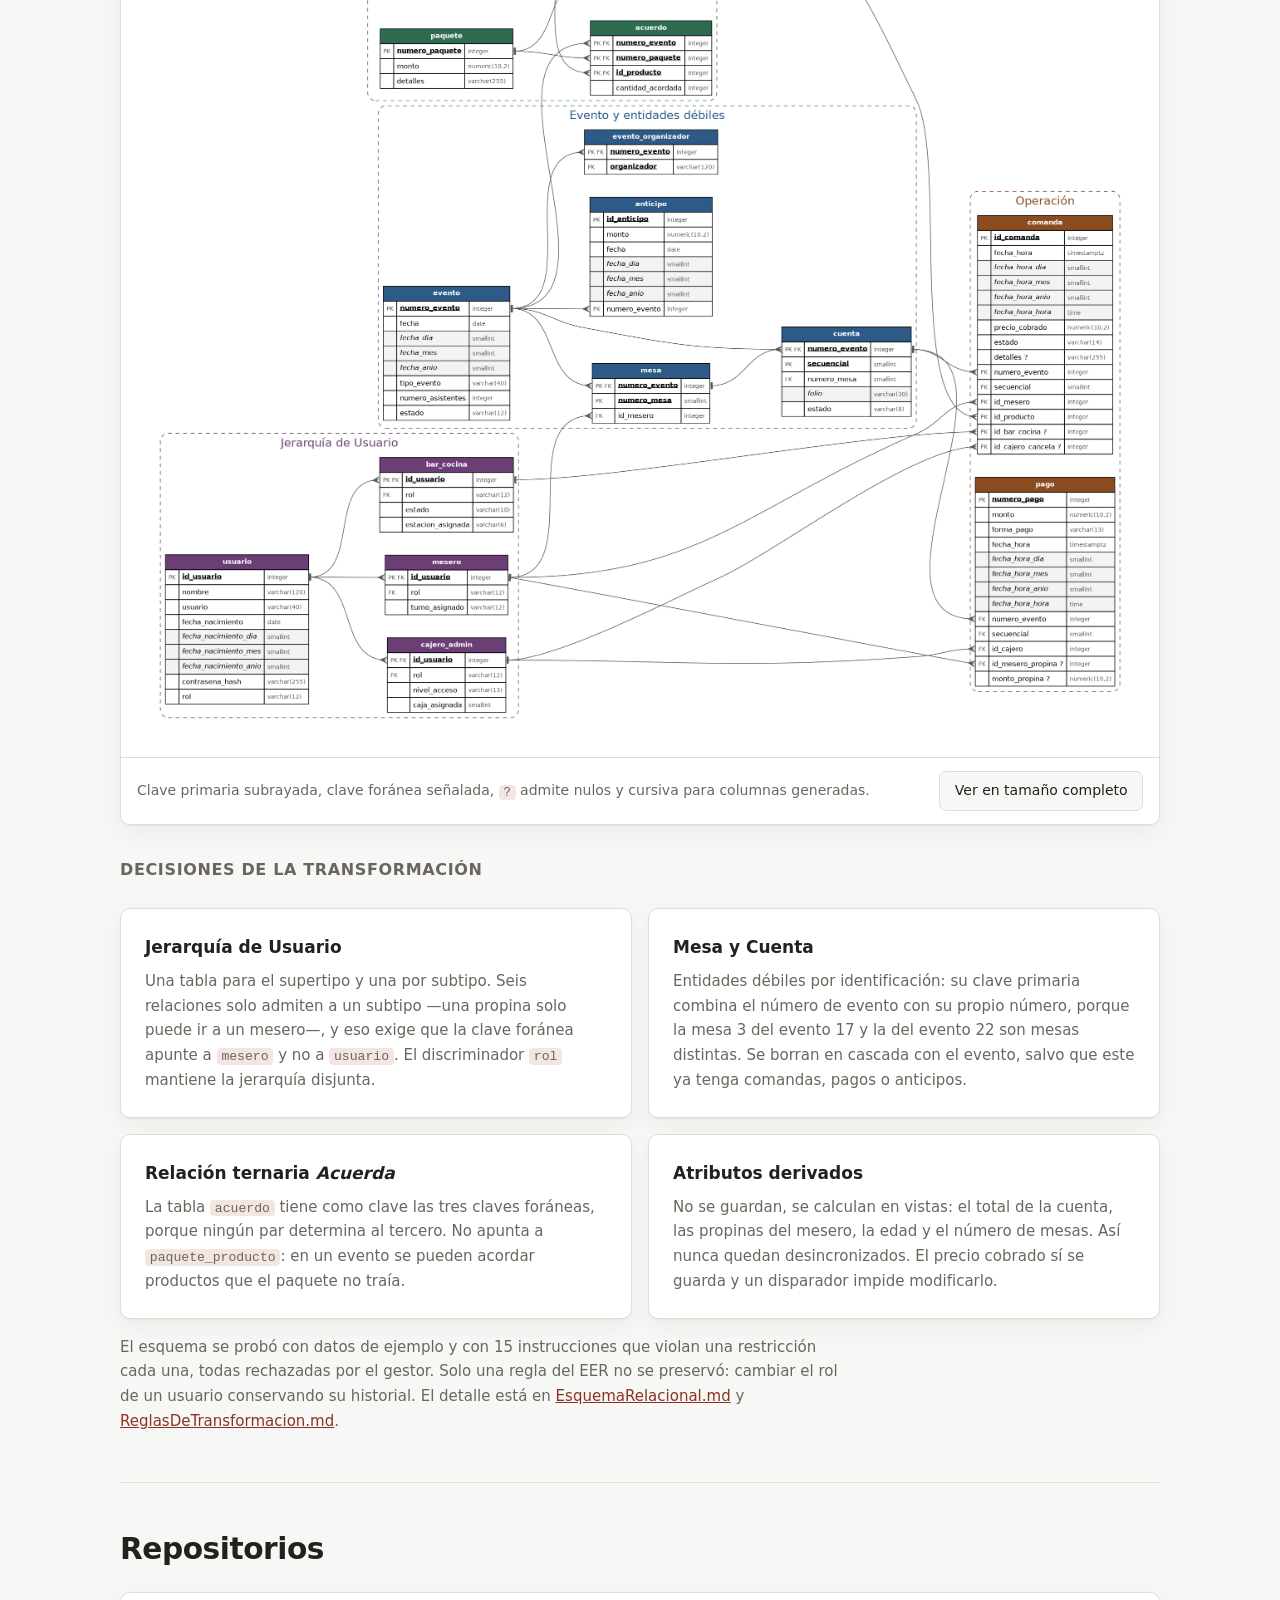
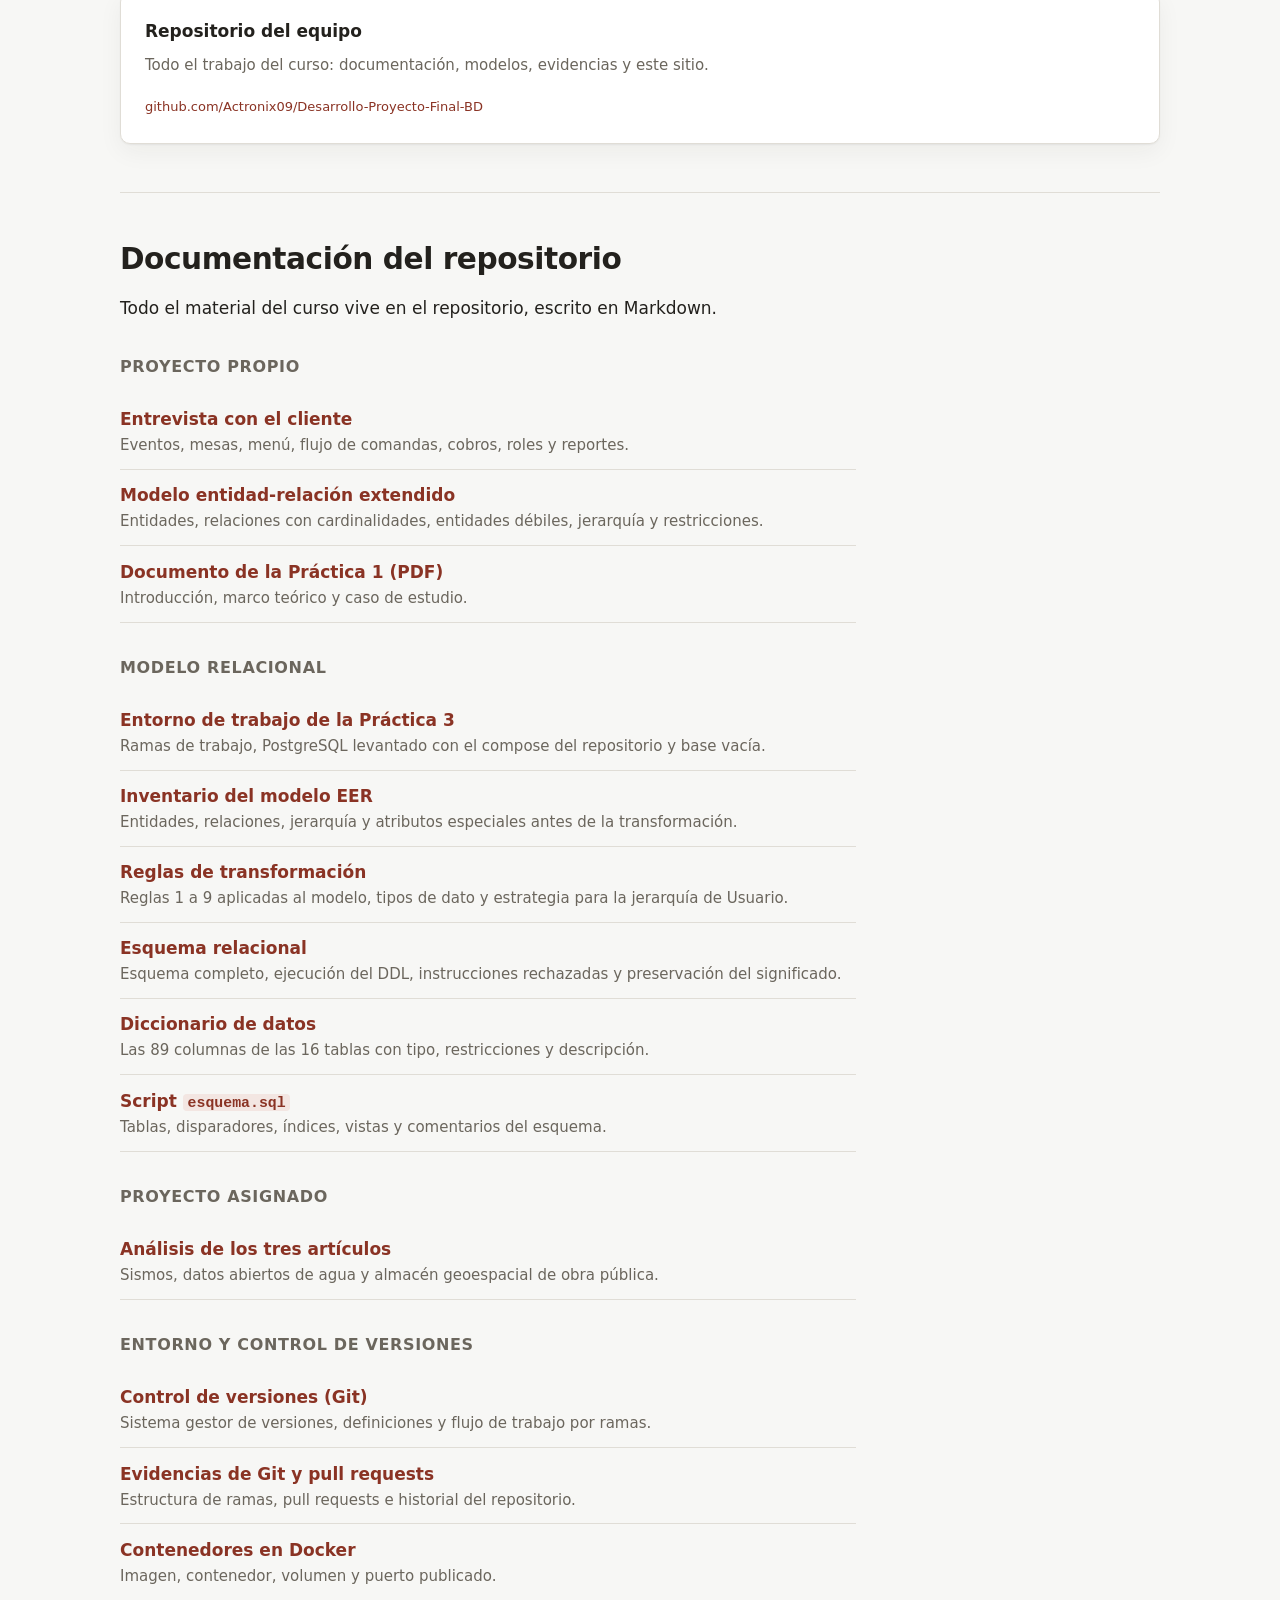
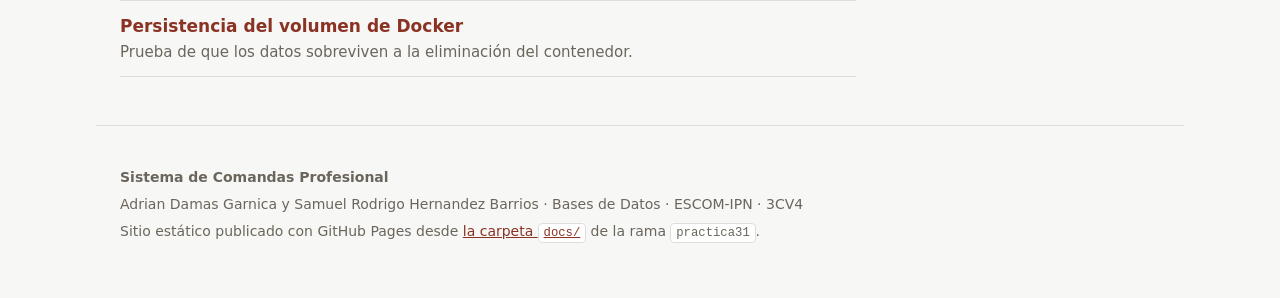
==== commit bd6554b5: "Actualización del repositorio Se actualizo el README.md conforme a los cambios de integración del eq" ====
--- a/docs/index.html
+++ b/docs/index.html
@@ -3,7 +3,7 @@
 <head>
 <meta charset="UTF-8">
 <meta name="viewport" content="width=device-width, initial-scale=1">
-<title>Sistema de Comandas Profesional — Práctica 3.1</title>
+<title>Sistema de Comandas Profesional — Práctica 3</title>
 <meta name="description" content="Sitio del proyecto Sistema de Comandas Profesional: base de datos para la gestión de comandas, cuentas y cobros de un salón de eventos. Bases de Datos, ESCOM-IPN.">
 <link rel="stylesheet" href="estilos.css">
 </head>
@@ -30,24 +30,30 @@
     cobros de un salón de eventos: del pedido levantado en la mesa hasta el pago
     registrado en caja.
   </p>
-  <p class="sello">Práctica 3.1 &middot; Publicación web del proyecto</p>
+  <p class="sello">Práctica 3 &middot; Del modelo EER al esquema relacional</p>
 </header>
 
 <main id="contenido">
 
   <section class="seccion" id="integrantes">
-    <h2>Integrante</h2>
-    <div class="tarjeta persona">
-      <p class="persona-nombre">Adrian Damas Garnica</p>
-      <dl class="persona-datos">
-        <div><dt>Boleta</dt><dd>2023630785</dd></div>
-        <div><dt>Grupo</dt><dd>3CV4</dd></div>
-        <div><dt>Carrera</dt><dd>Ingeniería en Sistemas Computacionales</dd></div>
-      </dl>
-      <p class="persona-rol">
-        Trabajo individual: levantamiento de requerimientos, modelado entidad-relación,
-        documentación del repositorio y publicación de este sitio.
-      </p>
+    <h2>Integrantes</h2>
+    <div class="rejilla">
+      <div class="tarjeta persona">
+        <p class="persona-nombre">Adrian Damas Garnica</p>
+        <dl class="persona-datos">
+          <div><dt>Boleta</dt><dd>2023630785</dd></div>
+          <div><dt>Grupo</dt><dd>3CV4</dd></div>
+          <div><dt>Carrera</dt><dd>Ingeniería en Sistemas Computacionales</dd></div>
+        </dl>
+      </div>
+      <div class="tarjeta persona">
+        <p class="persona-nombre">Samuel Rodrigo Hernandez Barrios</p>
+        <dl class="persona-datos">
+          <div><dt>Boleta</dt><dd>2026630008</dd></div>
+          <div><dt>Grupo</dt><dd>3CV4</dd></div>
+          <div><dt>Carrera</dt><dd>Ingeniería en Sistemas Computacionales</dd></div>
+        </dl>
+      </div>
     </div>
   </section>
 
@@ -112,28 +118,89 @@
     <p class="pie-enlace">
       El análisis completo —entidades, atributos, cardinalidades, restricciones y
       justificación de cada decisión— está en
-      <a href="https://github.com/Actronix09/Desarrollo-Proyecto-Final-BD/blob/practica31/docs/ModeloEntidadRelaci%C3%B3nExtendido.md">
+      <a href="https://github.com/Actronix09/Desarrollo-Proyecto-Final-BD/blob/main/docs/ModeloEntidadRelaci%C3%B3nExtendido.md">
         ModeloEntidadRelaciónExtendido.md</a>.
     </p>
   </section>
 
   <section class="seccion" id="relacional">
     <h2>Diagrama relacional</h2>
-    <p class="seccion-nota">Práctica 3</p>
-    <div class="pendiente">
-      <p class="pendiente-etiqueta">Pendiente</p>
-      <p>
-        El diagrama relacional corresponde a la <strong>Práctica 3</strong>, que aún no se
-        entrega. Cuando el modelo exista, su imagen ocupará este espacio, junto al EER del
-        que se deriva.
-      </p>
-      <p class="pendiente-detalle">
-        Lo que va aquí: el paso del modelo conceptual al lógico —las tablas con sus llaves
-        primarias y foráneas, la resolución de la jerarquía de Usuario, las claves
-        compuestas de Mesa y Cuenta, y las tablas puente de las relaciones
-        <em>Acuerda</em> e <em>Incluye</em>.
-      </p>
+    <p class="seccion-nota">Práctica 3 &middot; PostgreSQL 16</p>
+    <p>
+      El modelo EER se transformó en un esquema relacional aplicando, una por una, las
+      nueve reglas de transformación, y se ejecutó sobre la base <code>comandas</code> en
+      un contenedor de PostgreSQL. El diagrama no se dibujó a mano: se generó
+      <strong>desde el catálogo de la base ya creada</strong>, así que muestra exactamente
+      las tablas, tipos y claves que el gestor tiene declarados.
+    </p>
+
+    <ul class="cifras">
+      <li><strong>16</strong> tablas</li>
+      <li><strong>89</strong> columnas</li>
+      <li><strong>24</strong> claves foráneas</li>
+      <li><strong>5</strong> vistas</li>
+    </ul>
+
+    <figure class="figura">
+      <div class="lienzo lienzo-ajustado">
+        <img src="imagenes/diagrama-relacional.png"
+             alt="Diagrama relacional del Sistema de Comandas con sus 16 tablas agrupadas en cuatro áreas: catálogo (producto, producto_ingrediente, paquete, paquete_producto y acuerdo), evento y entidades débiles (evento, evento_organizador, anticipo, mesa y cuenta), jerarquía de Usuario (usuario, mesero, bar_cocina y cajero_admin) y operación (comanda y pago), unidas por sus claves foráneas."
+             width="2422" height="2219"
+             data-completa="imagenes/diagrama-relacional.png" data-natural>
+      </div>
+      <figcaption>
+        <span>Clave primaria subrayada, clave foránea señalada, <code>?</code> admite nulos y cursiva para columnas generadas.</span>
+        <button type="button" class="boton" data-abrir="imagenes/diagrama-relacional.png" data-natural>
+          Ver en tamaño completo
+        </button>
+      </figcaption>
+    </figure>
+
+    <h3 class="subtitulo">Decisiones de la transformación</h3>
+    <div class="rejilla decisiones">
+      <div class="tarjeta decision">
+        <h3>Jerarquía de Usuario</h3>
+        <p>
+          Una tabla para el supertipo y una por subtipo. Seis relaciones solo admiten a un
+          subtipo —una propina solo puede ir a un mesero—, y eso exige que la clave foránea
+          apunte a <code>mesero</code> y no a <code>usuario</code>. El discriminador
+          <code>rol</code> mantiene la jerarquía disjunta.
+        </p>
+      </div>
+      <div class="tarjeta decision">
+        <h3>Mesa y Cuenta</h3>
+        <p>
+          Entidades débiles por identificación: su clave primaria combina el número de
+          evento con su propio número, porque la mesa 3 del evento 17 y la del evento 22
+          son mesas distintas. Se borran en cascada con el evento, salvo que este ya tenga
+          comandas, pagos o anticipos.
+        </p>
+      </div>
+      <div class="tarjeta decision">
+        <h3>Relación ternaria <em>Acuerda</em></h3>
+        <p>
+          La tabla <code>acuerdo</code> tiene como clave las tres claves foráneas, porque
+          ningún par determina al tercero. No apunta a <code>paquete_producto</code>: en un
+          evento se pueden acordar productos que el paquete no traía.
+        </p>
+      </div>
+      <div class="tarjeta decision">
+        <h3>Atributos derivados</h3>
+        <p>
+          No se guardan, se calculan en vistas: el total de la cuenta, las propinas del
+          mesero, la edad y el número de mesas. Así nunca quedan desincronizados. El precio
+          cobrado sí se guarda y un disparador impide modificarlo.
+        </p>
+      </div>
     </div>
+
+    <p class="pie-enlace">
+      El esquema se probó con datos de ejemplo y con 15 instrucciones que violan una
+      restricción cada una, todas rechazadas por el gestor. Solo una regla del EER no se
+      preservó: cambiar el rol de un usuario conservando su historial. El detalle está en
+      <a href="https://github.com/Actronix09/Desarrollo-Proyecto-Final-BD/blob/main/docs/EsquemaRelacional.md">EsquemaRelacional.md</a>
+      y <a href="https://github.com/Actronix09/Desarrollo-Proyecto-Final-BD/blob/main/docs/ReglasDeTransformacion.md">ReglasDeTransformacion.md</a>.
+    </p>
   </section>
 
   <section class="seccion" id="repositorios">
@@ -144,20 +211,6 @@
         <p>Todo el trabajo del curso: documentación, modelos, evidencias y este sitio.</p>
         <span class="url">github.com/Actronix09/Desarrollo-Proyecto-Final-BD</span>
       </a>
-      <a class="tarjeta enlace-tarjeta" href="https://github.com/Actronix09/PublicMunicipalWorks_DWH">
-        <h3>Fork del proyecto asignado</h3>
-        <p>
-          Monitoreo de obras públicas municipales: almacén de datos dimensional con
-          PostgreSQL, API y visor de mapa. Es el proyecto que se levantó y analizó en la
-          Práctica 2.
-        </p>
-        <span class="url">github.com/Actronix09/PublicMunicipalWorks_DWH</span>
-      </a>
-      <a class="tarjeta enlace-tarjeta" href="https://github.com/gabrielhuav/PublicMunicipalWorks_DWH">
-        <h3>Repositorio original del asignado</h3>
-        <p>Fuente de la que se hizo el fork, de gabrielhuav.</p>
-        <span class="url">github.com/gabrielhuav/PublicMunicipalWorks_DWH</span>
-      </a>
     </div>
   </section>
 
@@ -168,35 +221,51 @@
     <h3 class="subtitulo">Proyecto propio</h3>
     <ul class="indice">
       <li>
-        <a href="https://github.com/Actronix09/Desarrollo-Proyecto-Final-BD/blob/practica31/docs/Entrevista.md">Entrevista con el cliente</a>
+        <a href="https://github.com/Actronix09/Desarrollo-Proyecto-Final-BD/blob/main/docs/Entrevista.md">Entrevista con el cliente</a>
         <span>Eventos, mesas, menú, flujo de comandas, cobros, roles y reportes.</span>
       </li>
       <li>
-        <a href="https://github.com/Actronix09/Desarrollo-Proyecto-Final-BD/blob/practica31/docs/ModeloEntidadRelaci%C3%B3nExtendido.md">Modelo entidad-relación extendido</a>
+        <a href="https://github.com/Actronix09/Desarrollo-Proyecto-Final-BD/blob/main/docs/ModeloEntidadRelaci%C3%B3nExtendido.md">Modelo entidad-relación extendido</a>
         <span>Entidades, relaciones con cardinalidades, entidades débiles, jerarquía y restricciones.</span>
       </li>
       <li>
-        <a href="https://github.com/Actronix09/Desarrollo-Proyecto-Final-BD/blob/practica31/docs/LaTeX/Practica%201.pdf">Documento de la Práctica 1 (PDF)</a>
+        <a href="https://github.com/Actronix09/Desarrollo-Proyecto-Final-BD/blob/main/docs/LaTeX/Practica%201.pdf">Documento de la Práctica 1 (PDF)</a>
         <span>Introducción, marco teórico y caso de estudio.</span>
+      </li>
+    </ul>
+
+    <h3 class="subtitulo">Modelo relacional</h3>
+    <ul class="indice">
+      <li>
+        <a href="https://github.com/Actronix09/Desarrollo-Proyecto-Final-BD/blob/main/docs/EntornoPractica3.md">Entorno de trabajo de la Práctica 3</a>
+        <span>Ramas de trabajo, PostgreSQL levantado con el compose del repositorio y base vacía.</span>
+      </li>
+      <li>
+        <a href="https://github.com/Actronix09/Desarrollo-Proyecto-Final-BD/blob/main/docs/InventarioModeloEER.md">Inventario del modelo EER</a>
+        <span>Entidades, relaciones, jerarquía y atributos especiales antes de la transformación.</span>
+      </li>
+      <li>
+        <a href="https://github.com/Actronix09/Desarrollo-Proyecto-Final-BD/blob/main/docs/ReglasDeTransformacion.md">Reglas de transformación</a>
+        <span>Reglas 1 a 9 aplicadas al modelo, tipos de dato y estrategia para la jerarquía de Usuario.</span>
+      </li>
+      <li>
+        <a href="https://github.com/Actronix09/Desarrollo-Proyecto-Final-BD/blob/main/docs/EsquemaRelacional.md">Esquema relacional</a>
+        <span>Esquema completo, ejecución del DDL, instrucciones rechazadas y preservación del significado.</span>
+      </li>
+      <li>
+        <a href="https://github.com/Actronix09/Desarrollo-Proyecto-Final-BD/blob/main/docs/DiccionarioDeDatos.md">Diccionario de datos</a>
+        <span>Las 89 columnas de las 16 tablas con tipo, restricciones y descripción.</span>
+      </li>
+      <li>
+        <a href="https://github.com/Actronix09/Desarrollo-Proyecto-Final-BD/blob/main/sql/esquema.sql">Script <code>esquema.sql</code></a>
+        <span>Tablas, disparadores, índices, vistas y comentarios del esquema.</span>
       </li>
     </ul>
 
     <h3 class="subtitulo">Proyecto asignado</h3>
     <ul class="indice">
       <li>
-        <a href="https://github.com/Actronix09/Desarrollo-Proyecto-Final-BD/blob/practica31/docs/Levantamiento.md">Levantamiento del proyecto asignado</a>
-        <span>Fork, clonación, contenedores, poblado de la base y consultas directas.</span>
-      </li>
-      <li>
-        <a href="https://github.com/Actronix09/Desarrollo-Proyecto-Final-BD/blob/practica31/docs/ModeloEREProyectoAsignado.md">Modelo EER del proyecto asignado</a>
-        <span>Reconstrucción del modelo a partir del esquema operativo.</span>
-      </li>
-      <li>
-        <a href="https://github.com/Actronix09/Desarrollo-Proyecto-Final-BD/blob/practica31/docs/PropuestaDeMejora.md">Propuesta de mejora</a>
-        <span>Trazabilidad ciudadana, criterio de sobreprecio y verificación del avance físico.</span>
-      </li>
-      <li>
-        <a href="https://github.com/Actronix09/Desarrollo-Proyecto-Final-BD/blob/practica31/docs/Investigaci%C3%B3nDeArticulos.md">Análisis de los tres artículos</a>
+        <a href="https://github.com/Actronix09/Desarrollo-Proyecto-Final-BD/blob/main/docs/Investigaci%C3%B3nDeArticulos.md">Análisis de los tres artículos</a>
         <span>Sismos, datos abiertos de agua y almacén geoespacial de obra pública.</span>
       </li>
     </ul>
@@ -204,19 +273,19 @@
     <h3 class="subtitulo">Entorno y control de versiones</h3>
     <ul class="indice">
       <li>
-        <a href="https://github.com/Actronix09/Desarrollo-Proyecto-Final-BD/blob/practica31/docs/Control%20de%20Versiones.md">Control de versiones (Git)</a>
+        <a href="https://github.com/Actronix09/Desarrollo-Proyecto-Final-BD/blob/main/docs/Control%20de%20Versiones.md">Control de versiones (Git)</a>
         <span>Sistema gestor de versiones, definiciones y flujo de trabajo por ramas.</span>
       </li>
       <li>
-        <a href="https://github.com/Actronix09/Desarrollo-Proyecto-Final-BD/blob/practica31/docs/Control%20de%20Versiones%20GIT%20y%20Pull%20Request.md">Evidencias de Git y pull requests</a>
+        <a href="https://github.com/Actronix09/Desarrollo-Proyecto-Final-BD/blob/main/docs/Control%20de%20Versiones%20GIT%20y%20Pull%20Request.md">Evidencias de Git y pull requests</a>
         <span>Estructura de ramas, pull requests e historial del repositorio.</span>
       </li>
       <li>
-        <a href="https://github.com/Actronix09/Desarrollo-Proyecto-Final-BD/blob/practica31/docs/Contenedores.md">Contenedores en Docker</a>
+        <a href="https://github.com/Actronix09/Desarrollo-Proyecto-Final-BD/blob/main/docs/Contenedores.md">Contenedores en Docker</a>
         <span>Imagen, contenedor, volumen y puerto publicado.</span>
       </li>
       <li>
-        <a href="https://github.com/Actronix09/Desarrollo-Proyecto-Final-BD/blob/practica31/docs/Persistencia%20del%20Volumen%20de%20Docker.md">Persistencia del volumen de Docker</a>
+        <a href="https://github.com/Actronix09/Desarrollo-Proyecto-Final-BD/blob/main/docs/Persistencia%20del%20Volumen%20de%20Docker.md">Persistencia del volumen de Docker</a>
         <span>Prueba de que los datos sobreviven a la eliminación del contenedor.</span>
       </li>
     </ul>
@@ -227,7 +296,7 @@
 <footer class="pie">
   <div class="pie-texto">
     <p><strong>Sistema de Comandas Profesional</strong></p>
-    <p>Adrian Damas Garnica &middot; Bases de Datos &middot; ESCOM-IPN &middot; 3CV4</p>
+    <p>Adrian Damas Garnica y Samuel Rodrigo Hernandez Barrios &middot; Bases de Datos &middot; ESCOM-IPN &middot; 3CV4</p>
     <p>
       Sitio estático publicado con GitHub Pages desde
       <a href="https://github.com/Actronix09/Desarrollo-Proyecto-Final-BD/tree/practica31/docs">
--- a/docs/estilos.css
+++ b/docs/estilos.css
@@ -1,5 +1,5 @@
 /* ===========================================================
-   Sistema de Comandas Profesional — Práctica 3.1
+   Sistema de Comandas Profesional — Práctica 3
    Hoja de estilos del sitio. Sin dependencias externas.
    =========================================================== */
 
@@ -264,9 +264,10 @@
   min-width: 5.5rem;
 }
 
-.persona-rol {
-  font-size: .9375rem;
-  color: var(--texto-suave);
+.persona-datos:last-child {
+  padding-bottom: 0;
+  margin-bottom: 0;
+  border-bottom: none;
 }
 
 /* --- Lista del problema ------------------------------------ */
@@ -315,6 +316,15 @@
   width: auto;
   max-width: none;
   cursor: zoom-in;
+}
+
+/* El diagrama relacional es casi cuadrado: con altura fija quedaría
+   diminuto, así que ocupa todo el ancho y el detalle se ve en el visor. */
+.lienzo.lienzo-ajustado { overflow: hidden; }
+
+.lienzo.lienzo-ajustado img {
+  width: 100%;
+  height: auto;
 }
 
 figcaption {
@@ -349,34 +359,54 @@
   color: var(--texto-suave);
 }
 
-/* --- Sección pendiente ------------------------------------- */
-
-.pendiente {
+/* --- Esquema relacional ------------------------------------ */
+
+.cifras {
+  display: flex;
+  flex-wrap: wrap;
+  gap: .75rem;
   margin-top: 1.5rem;
-  max-width: 46rem;
-  padding: 1.75rem;
-  border: 2px dashed var(--borde);
+  list-style: none;
+}
+
+.cifras li {
+  padding: .6rem 1.1rem;
+  border: 1px solid var(--borde);
   border-radius: var(--radio);
+  background: var(--superficie);
+  font-size: .9375rem;
+  color: var(--texto-suave);
+}
+
+.cifras strong {
+  display: block;
+  font-size: 1.6rem;
+  line-height: 1.2;
+  color: var(--acento);
+}
+
+/* Cuatro tarjetas: en dos columnas no queda una sola en la última fila. */
+.decisiones {
+  grid-template-columns: repeat(auto-fit, minmax(min(22rem, 100%), 1fr));
+}
+
+.decision h3 {
+  font-size: 1.0625rem;
+  margin-bottom: .5rem;
+}
+
+.decision p {
+  font-size: .9375rem;
+  color: var(--texto-suave);
+}
+
+.seccion code,
+figcaption code {
+  font-family: ui-monospace, SFMono-Regular, Menlo, monospace;
+  font-size: .875em;
+  padding: .05rem .3rem;
+  border-radius: 4px;
   background: var(--acento-suave);
-}
-
-.pendiente-etiqueta {
-  display: inline-block;
-  margin-bottom: .85rem;
-  padding: .2rem .7rem;
-  border-radius: 999px;
-  background: var(--acento);
-  color: #fff;
-  font-size: .75rem;
-  letter-spacing: .09em;
-  text-transform: uppercase;
-  font-weight: 600;
-}
-
-.pendiente-detalle {
-  margin-top: 1rem;
-  font-size: .9375rem;
-  color: var(--texto-suave);
 }
 
 /* --- Índice de documentos ---------------------------------- */
@@ -465,6 +495,10 @@
   width: auto;
   max-width: none;
 }
+
+/* Diagramas marcados con data-natural: se abren a su tamaño real
+   y se recorren en ambos sentidos. */
+.visor-lienzo.natural img { height: auto; }
 
 .visor-cerrar {
   position: absolute;
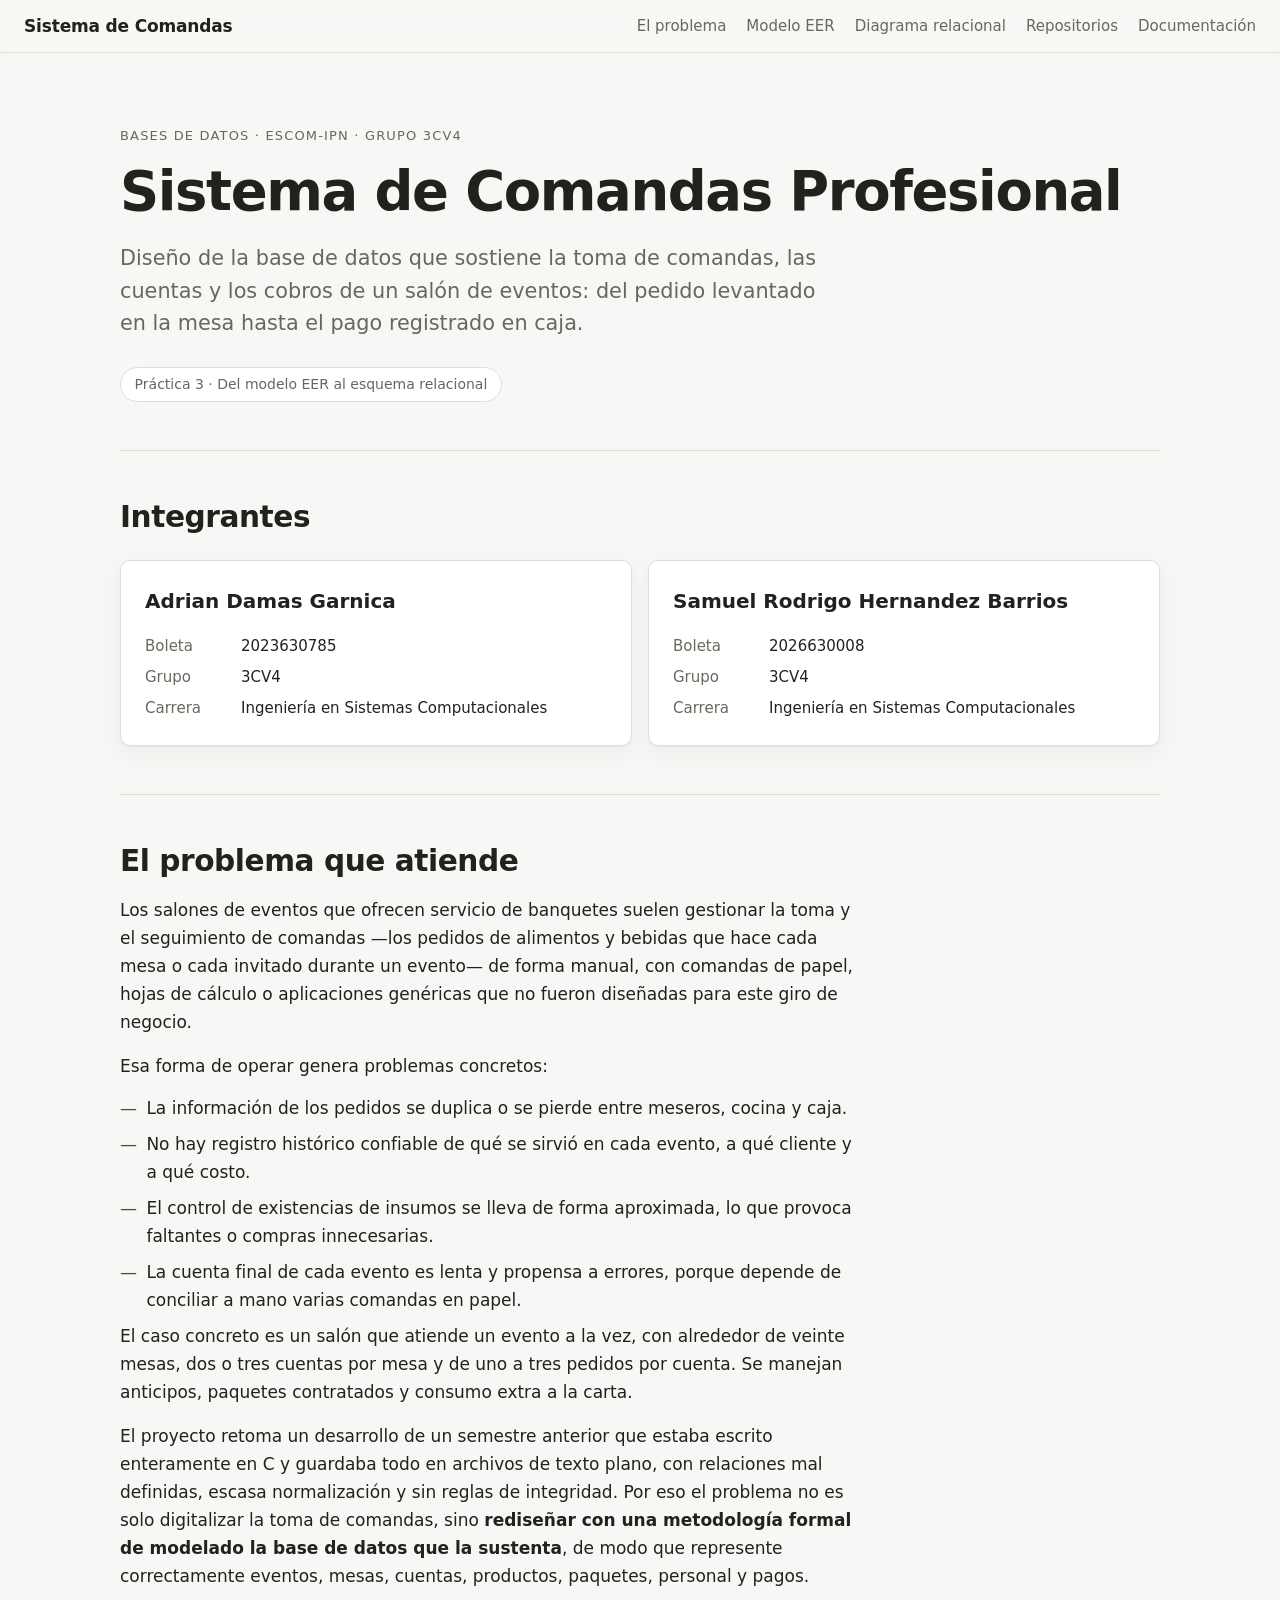
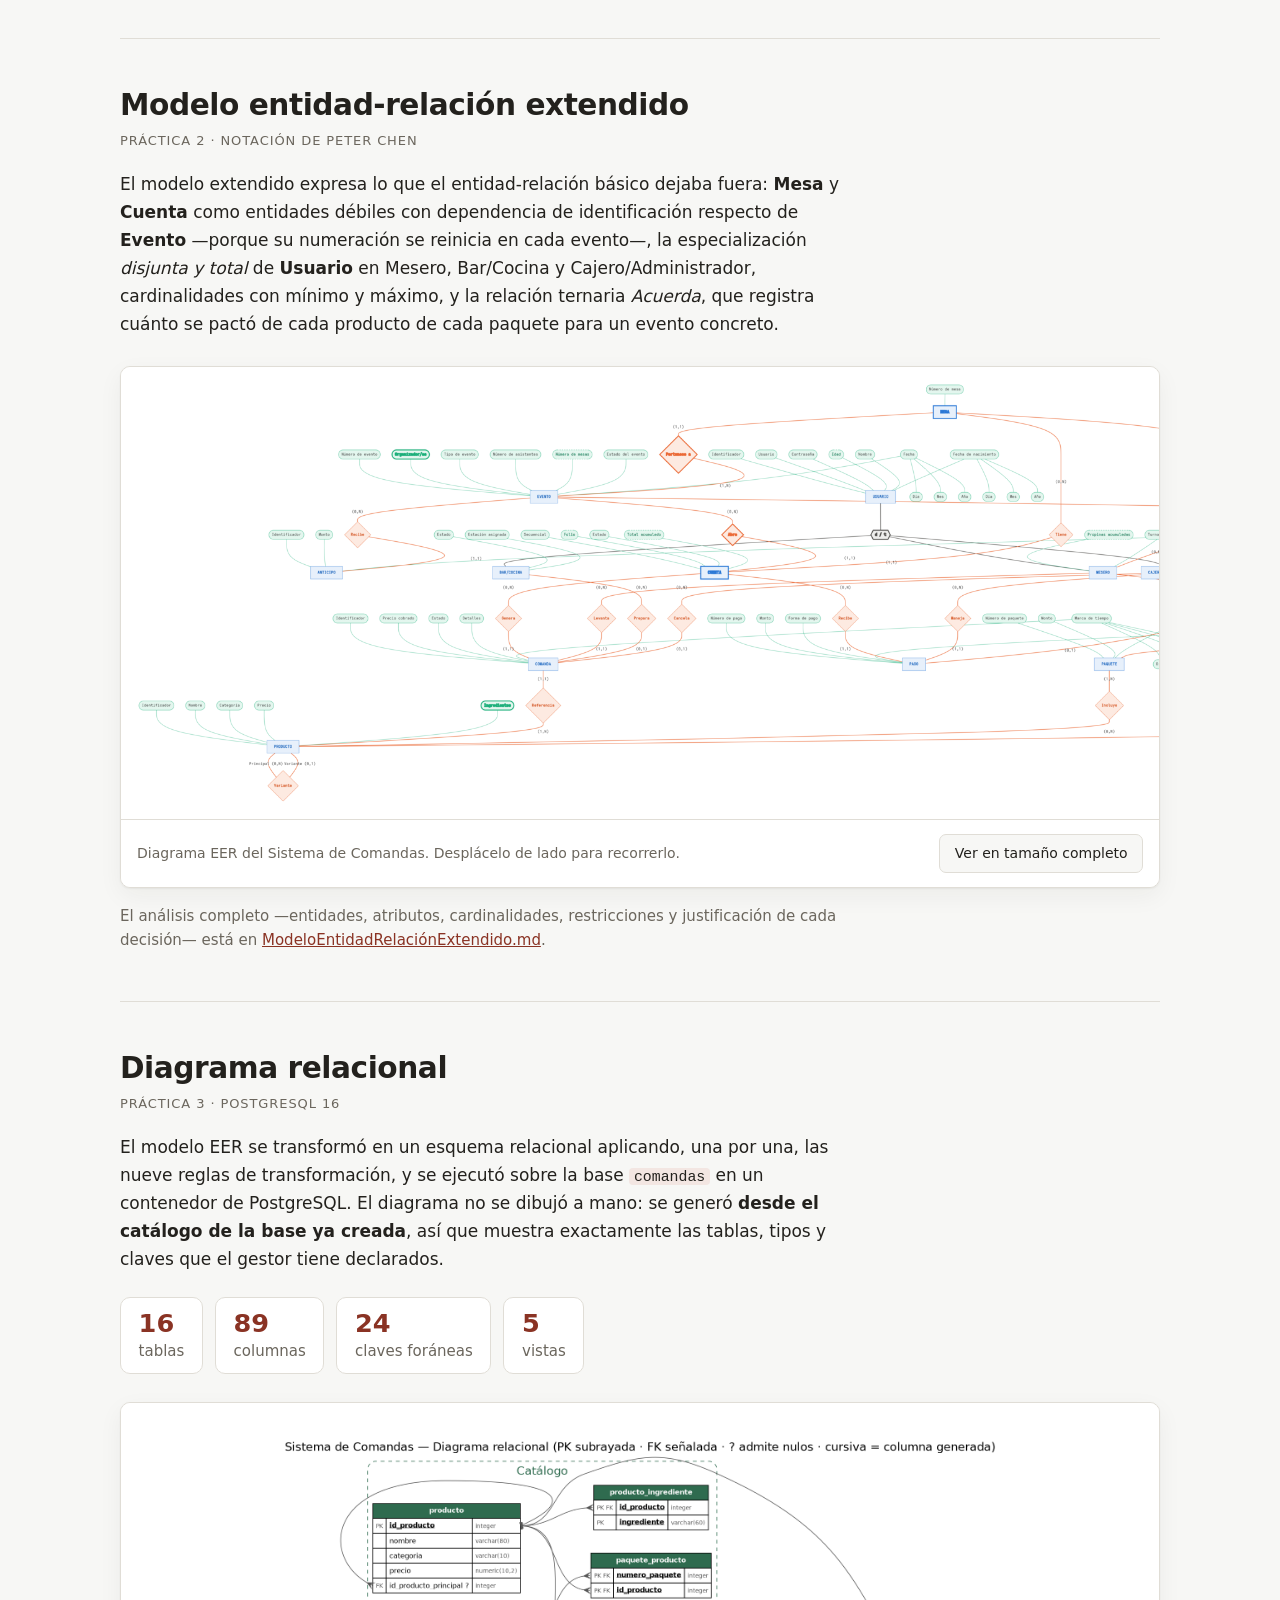
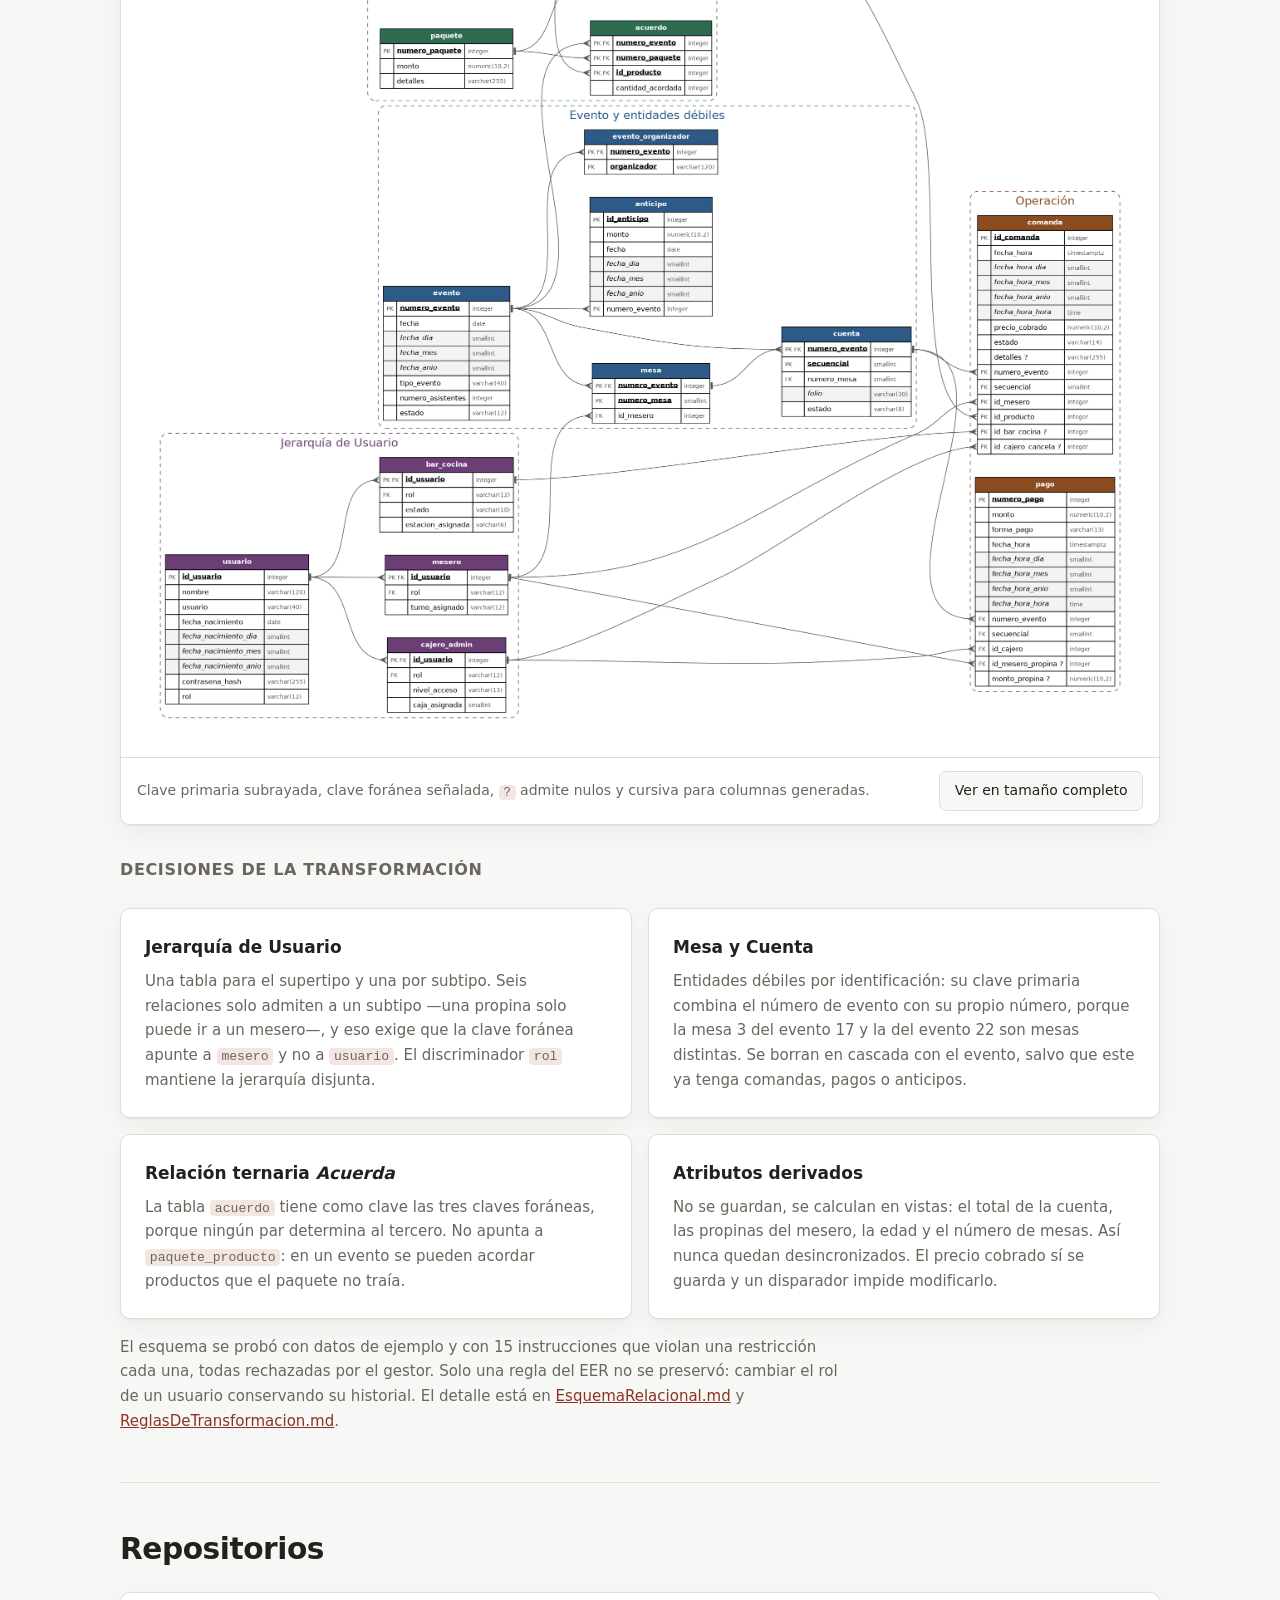
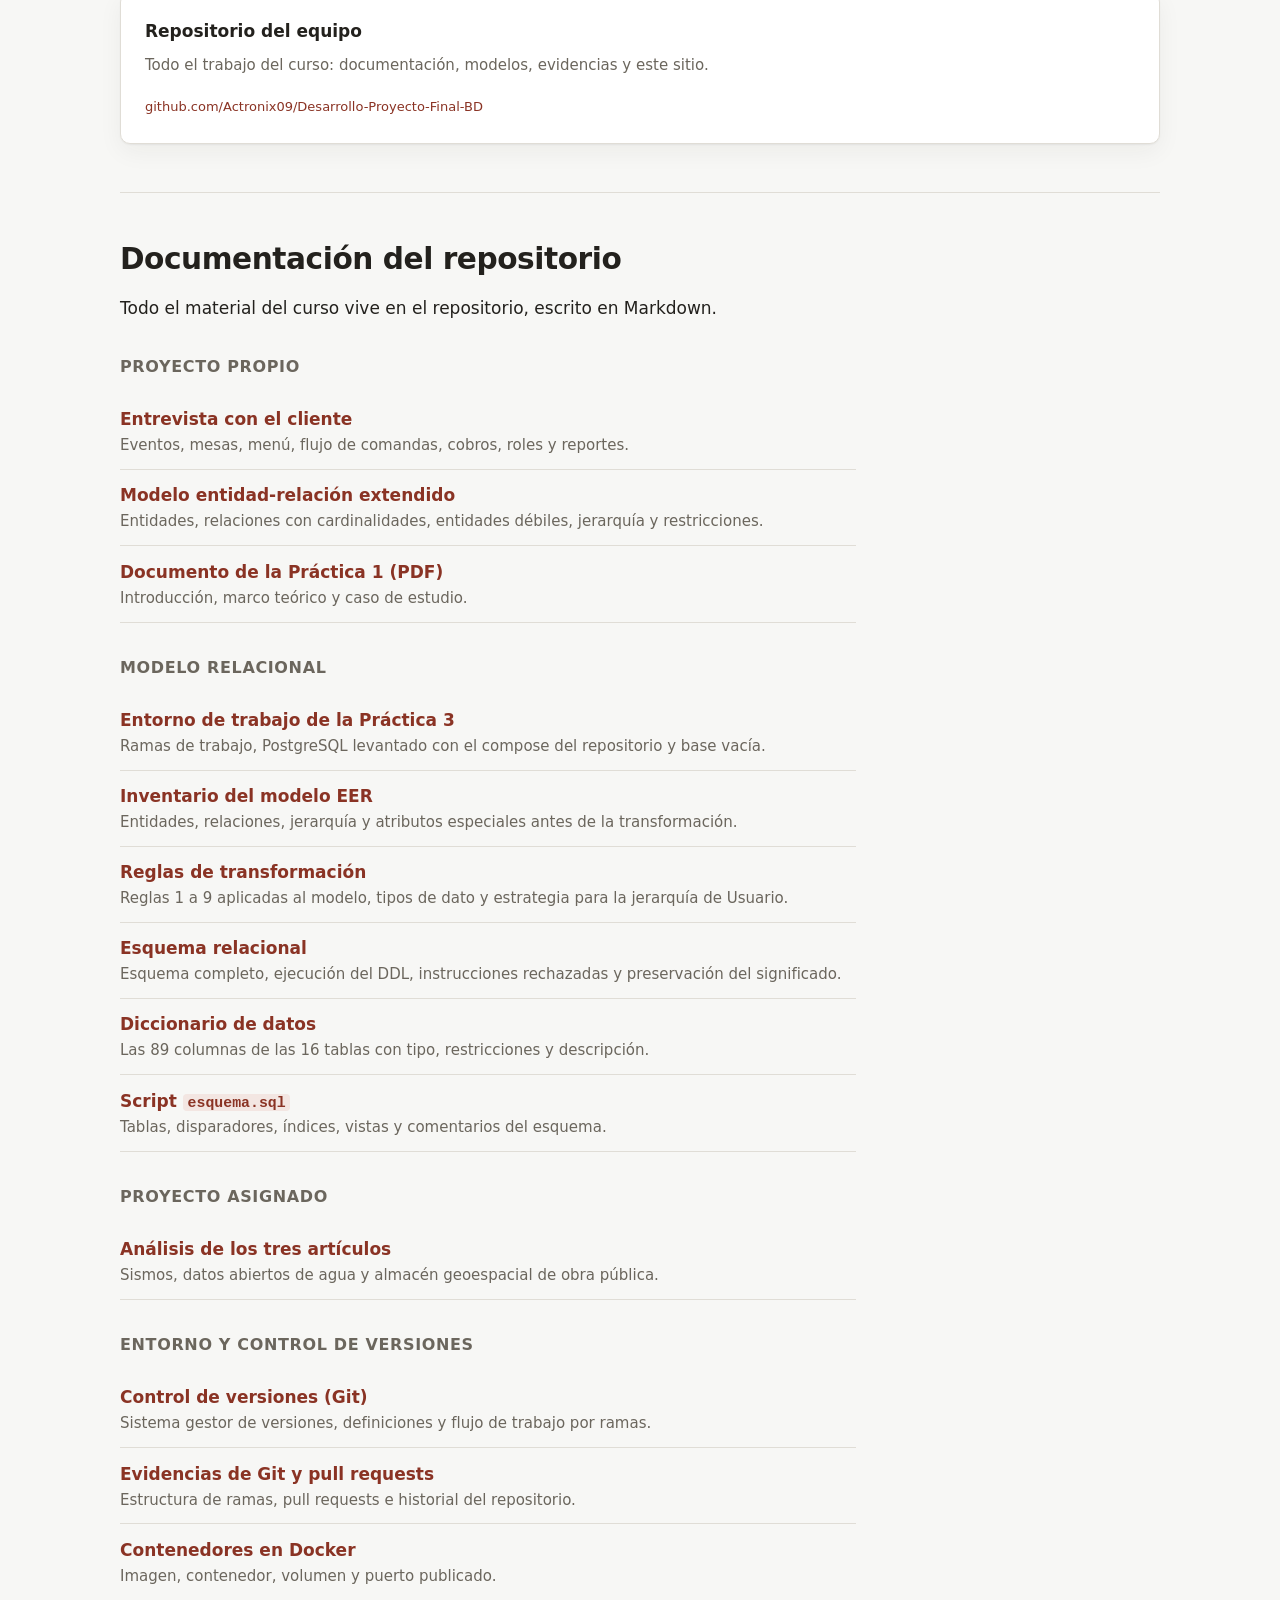
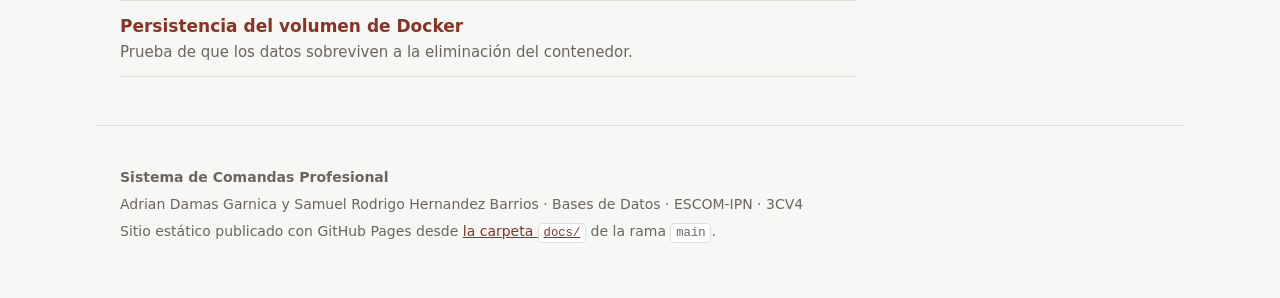
==== commit 70d8a3bd: "Correciones de enlaces rotos de los documentos" ====
--- a/docs/index.html
+++ b/docs/index.html
@@ -299,9 +299,9 @@
     <p>Adrian Damas Garnica y Samuel Rodrigo Hernandez Barrios &middot; Bases de Datos &middot; ESCOM-IPN &middot; 3CV4</p>
     <p>
       Sitio estático publicado con GitHub Pages desde
-      <a href="https://github.com/Actronix09/Desarrollo-Proyecto-Final-BD/tree/practica31/docs">
+      <a href="https://github.com/Actronix09/Desarrollo-Proyecto-Final-BD/tree/main/docs">
         la carpeta <code>docs/</code></a>
-      de la rama <code>practica31</code>.
+      de la rama <code>main</code>.
     </p>
   </div>
   <video class="pie-video" src="yipee.mp4" autoplay loop muted playsinline
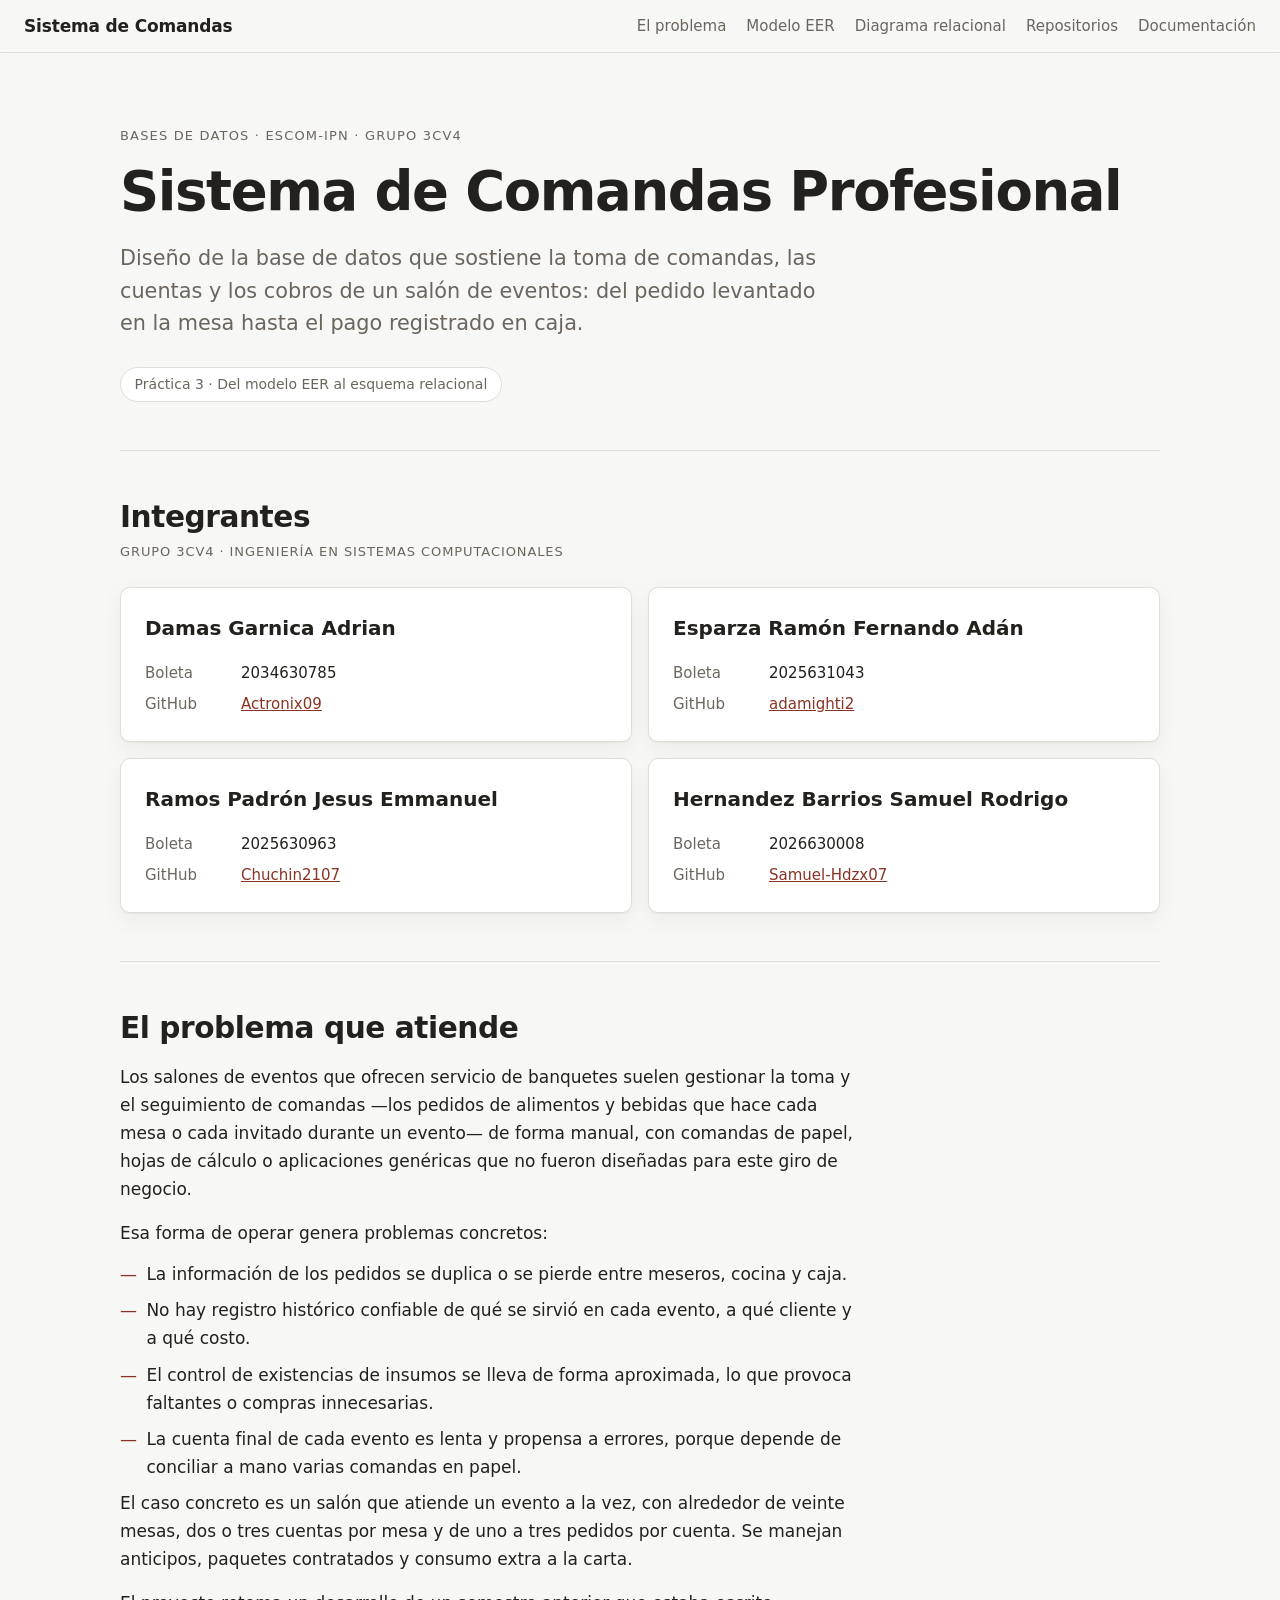
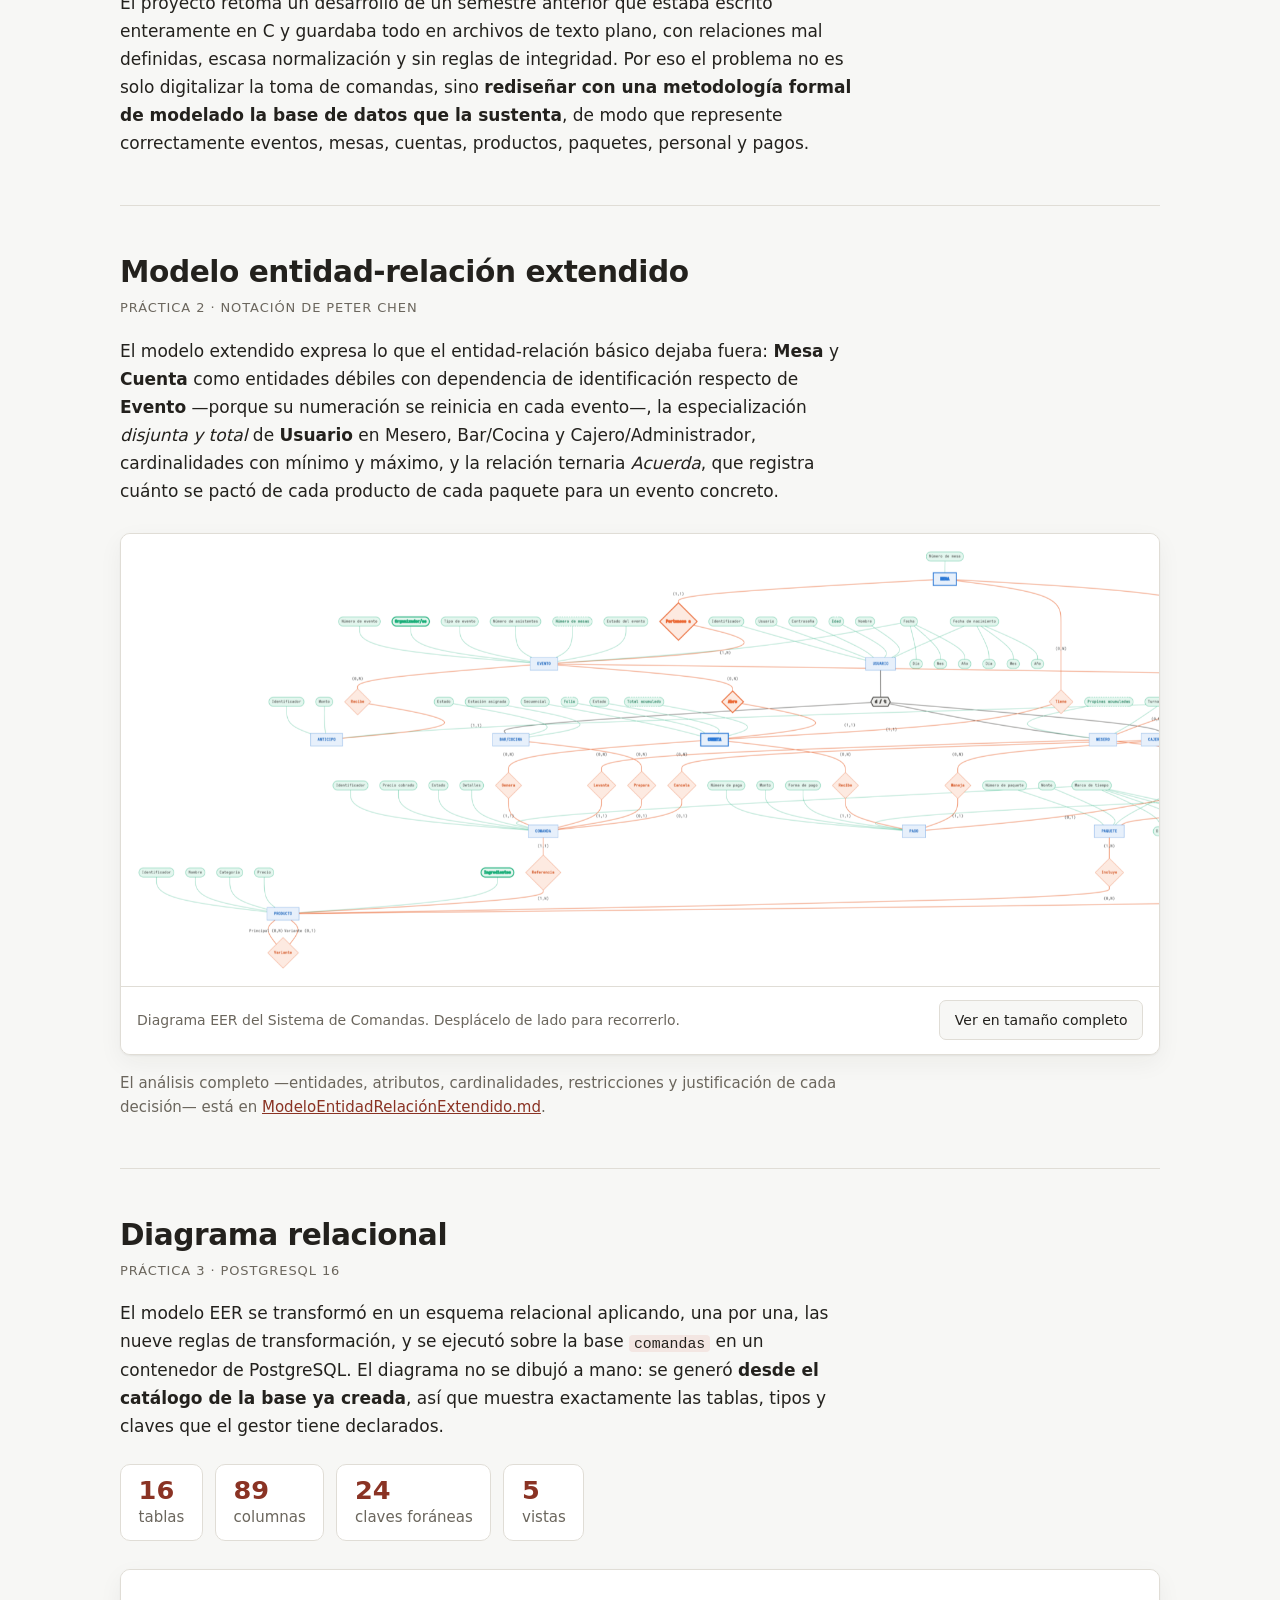
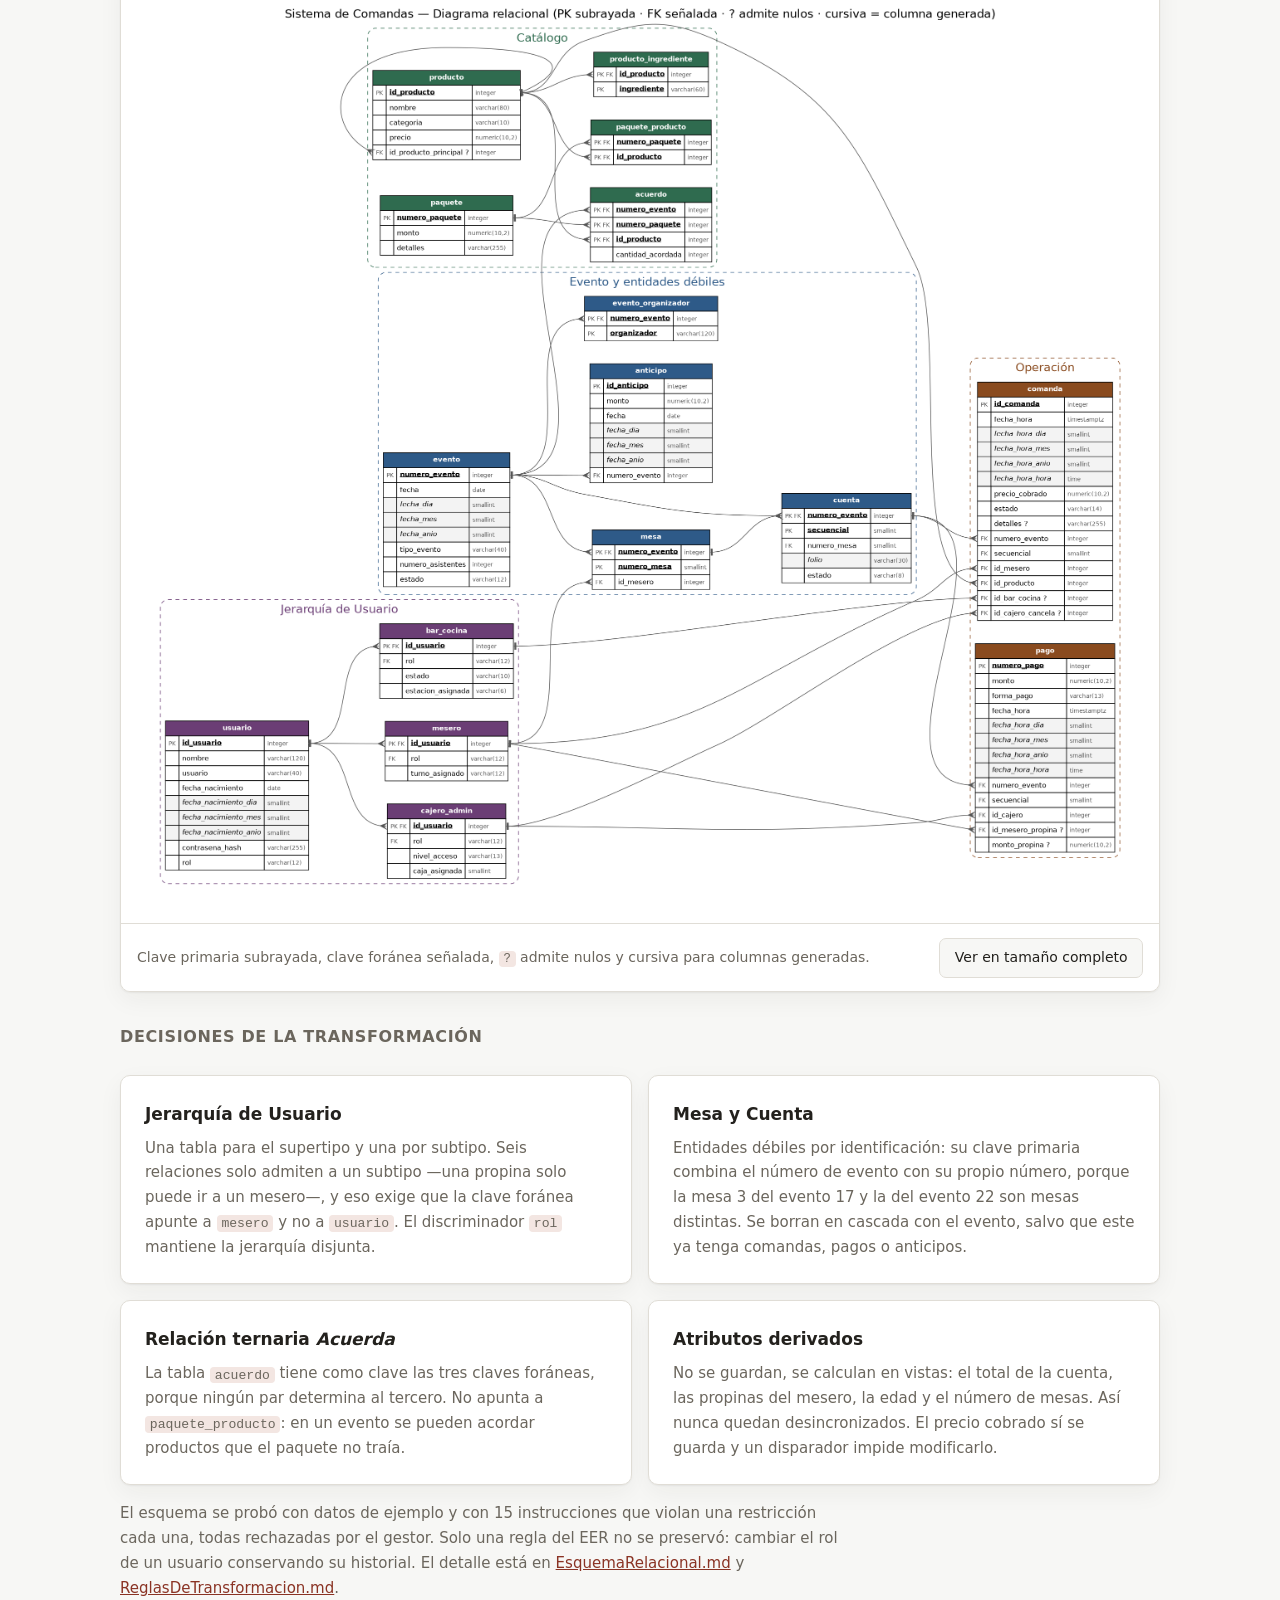
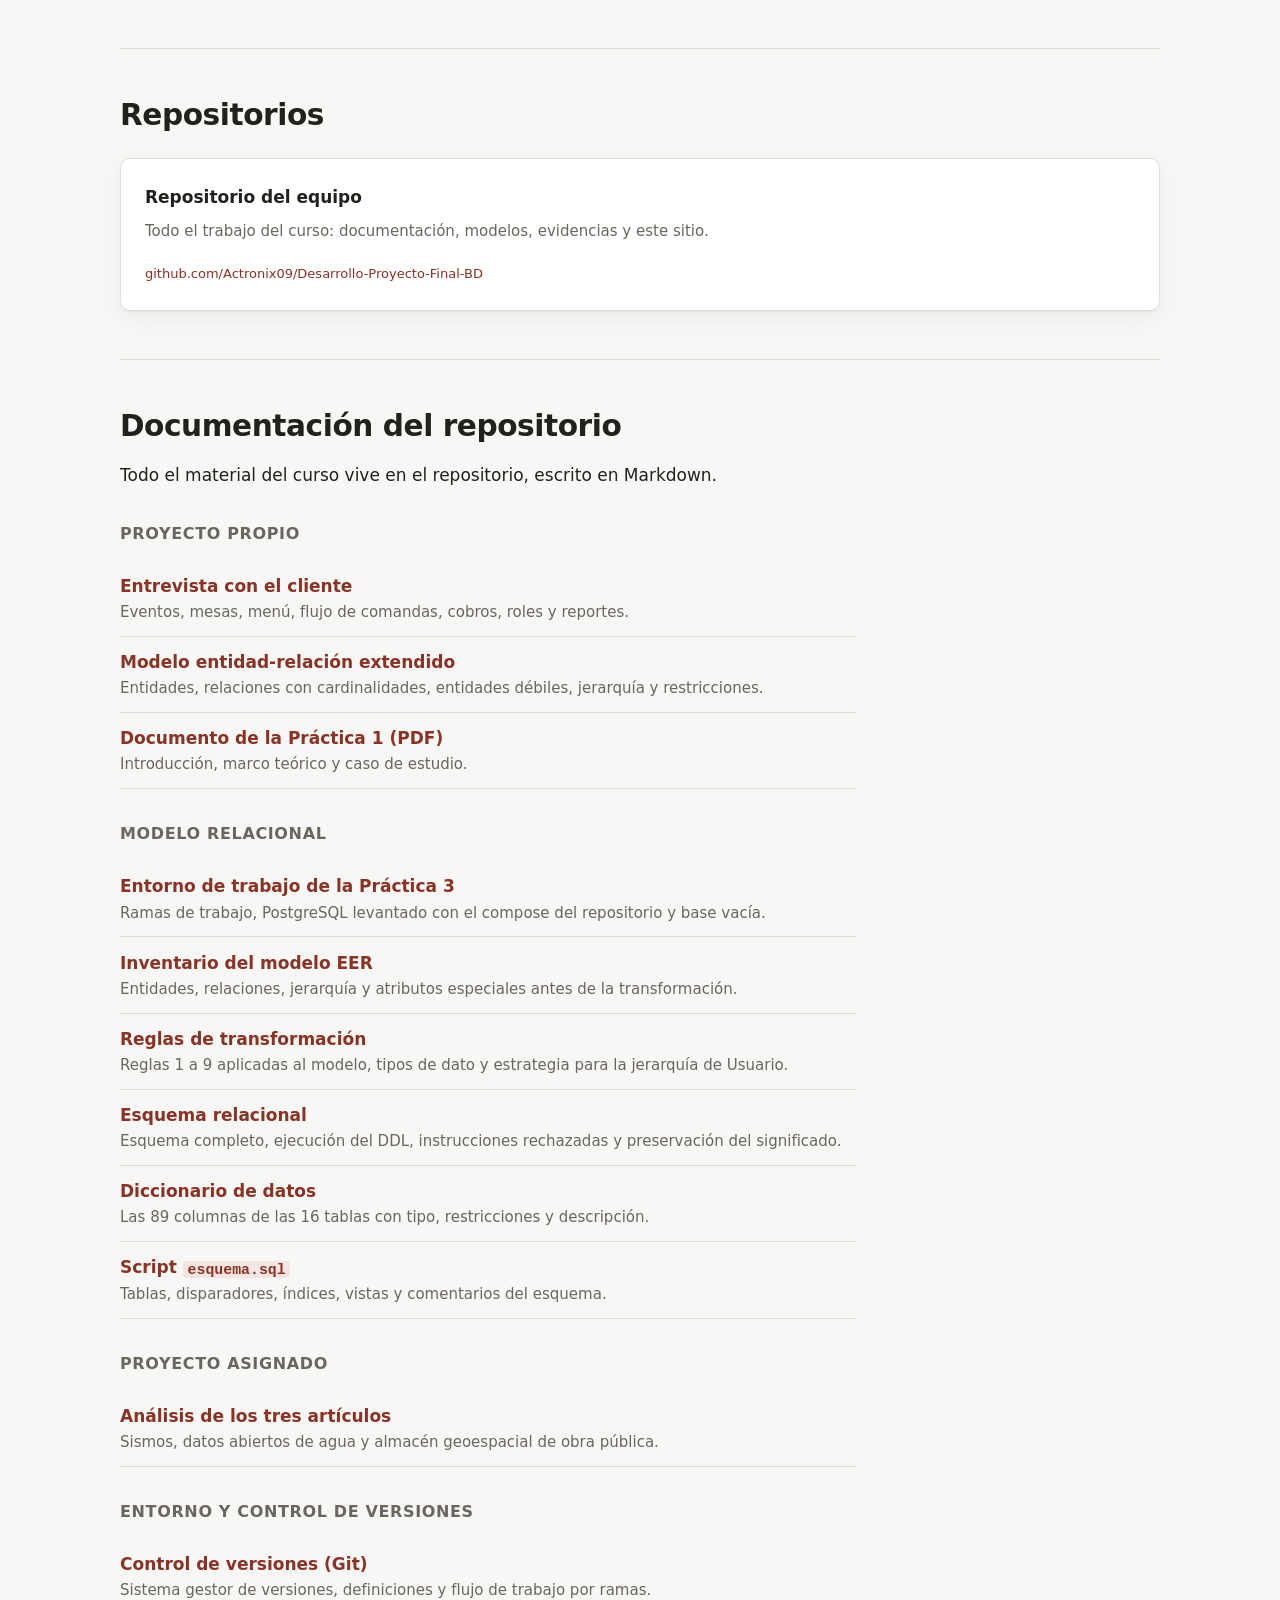
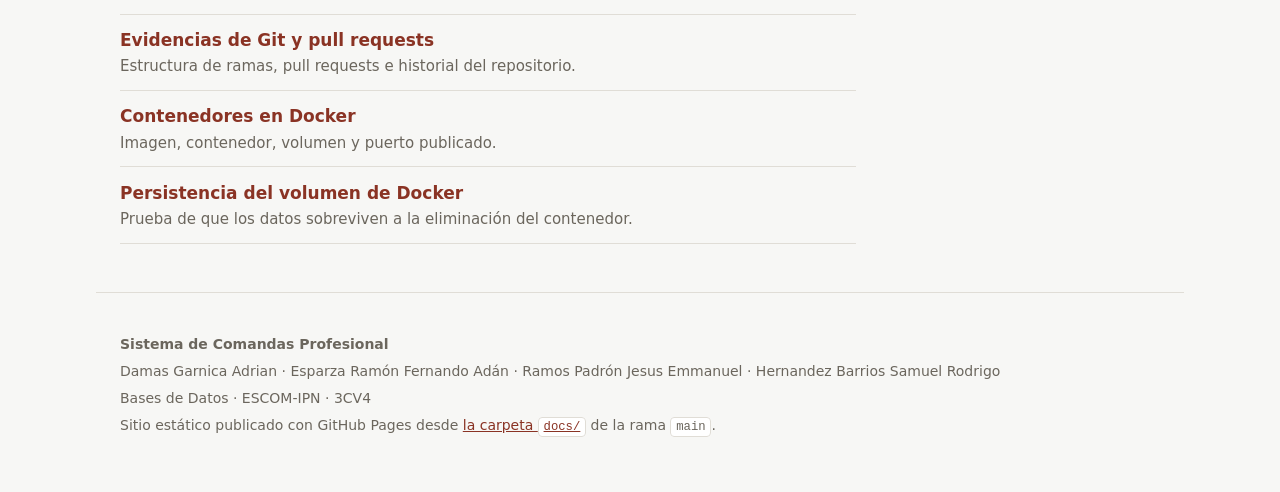
==== commit 798dc0d8: "Actualización de Integrantes del Proyecto, Links a los Repositorios del Equipo" ====
--- a/docs/index.html
+++ b/docs/index.html
@@ -37,21 +37,34 @@
 
   <section class="seccion" id="integrantes">
     <h2>Integrantes</h2>
-    <div class="rejilla">
+    <p class="seccion-nota">Grupo 3CV4 &middot; Ingeniería en Sistemas Computacionales</p>
+    <div class="rejilla rejilla-dos">
       <div class="tarjeta persona">
-        <p class="persona-nombre">Adrian Damas Garnica</p>
+        <p class="persona-nombre">Damas Garnica Adrian</p>
         <dl class="persona-datos">
-          <div><dt>Boleta</dt><dd>2023630785</dd></div>
-          <div><dt>Grupo</dt><dd>3CV4</dd></div>
-          <div><dt>Carrera</dt><dd>Ingeniería en Sistemas Computacionales</dd></div>
+          <div><dt>Boleta</dt><dd>2034630785</dd></div>
+          <div><dt>GitHub</dt><dd><a href="https://github.com/Actronix09">Actronix09</a></dd></div>
         </dl>
       </div>
       <div class="tarjeta persona">
-        <p class="persona-nombre">Samuel Rodrigo Hernandez Barrios</p>
+        <p class="persona-nombre">Esparza Ramón Fernando Adán</p>
+        <dl class="persona-datos">
+          <div><dt>Boleta</dt><dd>2025631043</dd></div>
+          <div><dt>GitHub</dt><dd><a href="https://github.com/adamighti2">adamighti2</a></dd></div>
+        </dl>
+      </div>
+      <div class="tarjeta persona">
+        <p class="persona-nombre">Ramos Padrón Jesus Emmanuel</p>
+        <dl class="persona-datos">
+          <div><dt>Boleta</dt><dd>2025630963</dd></div>
+          <div><dt>GitHub</dt><dd><a href="https://github.com/Chuchin2107">Chuchin2107</a></dd></div>
+        </dl>
+      </div>
+      <div class="tarjeta persona">
+        <p class="persona-nombre">Hernandez Barrios Samuel Rodrigo</p>
         <dl class="persona-datos">
           <div><dt>Boleta</dt><dd>2026630008</dd></div>
-          <div><dt>Grupo</dt><dd>3CV4</dd></div>
-          <div><dt>Carrera</dt><dd>Ingeniería en Sistemas Computacionales</dd></div>
+          <div><dt>GitHub</dt><dd><a href="https://github.com/Samuel-Hdzx07">Samuel-Hdzx07</a></dd></div>
         </dl>
       </div>
     </div>
@@ -157,7 +170,7 @@
     </figure>
 
     <h3 class="subtitulo">Decisiones de la transformación</h3>
-    <div class="rejilla decisiones">
+    <div class="rejilla rejilla-dos">
       <div class="tarjeta decision">
         <h3>Jerarquía de Usuario</h3>
         <p>
@@ -296,7 +309,11 @@
 <footer class="pie">
   <div class="pie-texto">
     <p><strong>Sistema de Comandas Profesional</strong></p>
-    <p>Adrian Damas Garnica y Samuel Rodrigo Hernandez Barrios &middot; Bases de Datos &middot; ESCOM-IPN &middot; 3CV4</p>
+    <p>
+      Damas Garnica Adrian &middot; Esparza Ramón Fernando Adán &middot;
+      Ramos Padrón Jesus Emmanuel &middot; Hernandez Barrios Samuel Rodrigo
+    </p>
+    <p>Bases de Datos &middot; ESCOM-IPN &middot; 3CV4</p>
     <p>
       Sitio estático publicado con GitHub Pages desde
       <a href="https://github.com/Actronix09/Desarrollo-Proyecto-Final-BD/tree/main/docs">
--- a/docs/estilos.css
+++ b/docs/estilos.css
@@ -205,6 +205,12 @@
   margin-top: 1.5rem;
 }
 
+/* Para grupos de cuatro tarjetas: en dos columnas no queda una
+   sola en la última fila. */
+.rejilla-dos {
+  grid-template-columns: repeat(auto-fit, minmax(min(22rem, 100%), 1fr));
+}
+
 .enlace-tarjeta {
   display: block;
   text-decoration: none;
@@ -383,11 +389,6 @@
   font-size: 1.6rem;
   line-height: 1.2;
   color: var(--acento);
-}
-
-/* Cuatro tarjetas: en dos columnas no queda una sola en la última fila. */
-.decisiones {
-  grid-template-columns: repeat(auto-fit, minmax(min(22rem, 100%), 1fr));
 }
 
 .decision h3 {
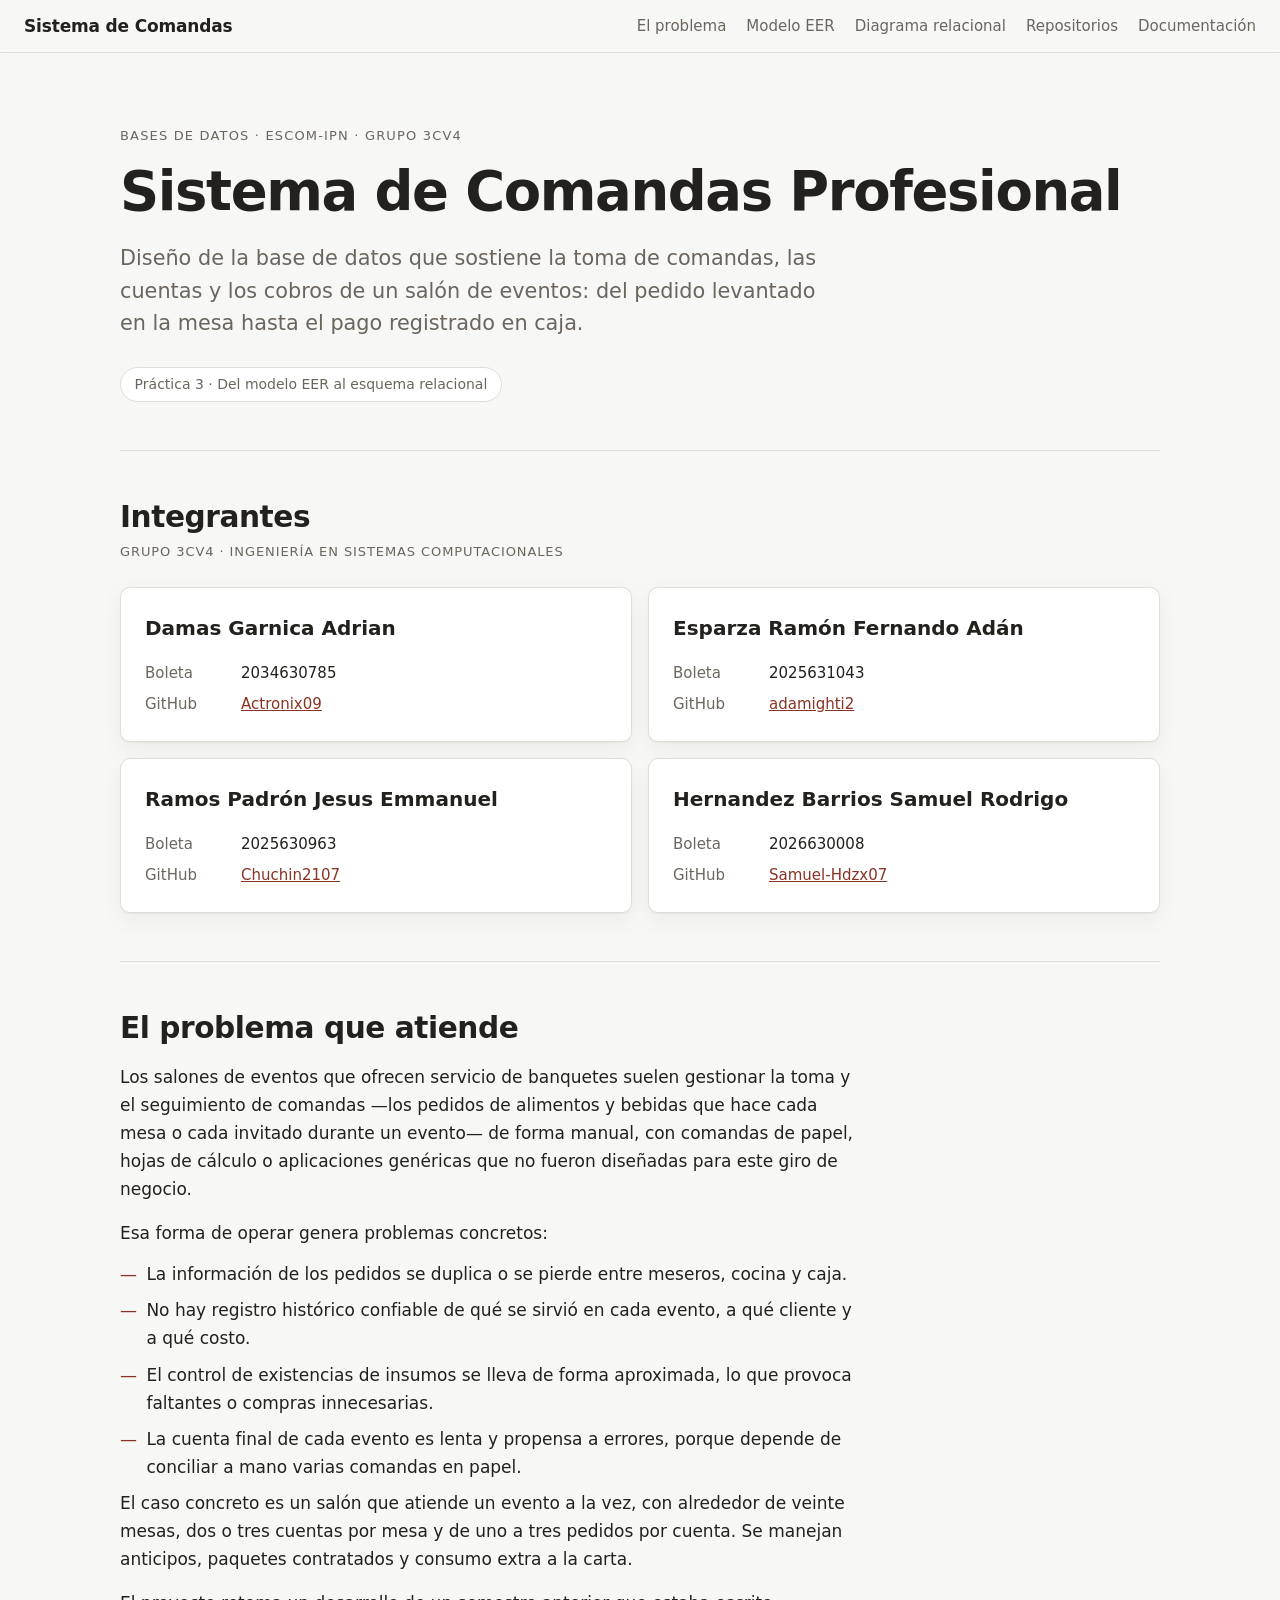
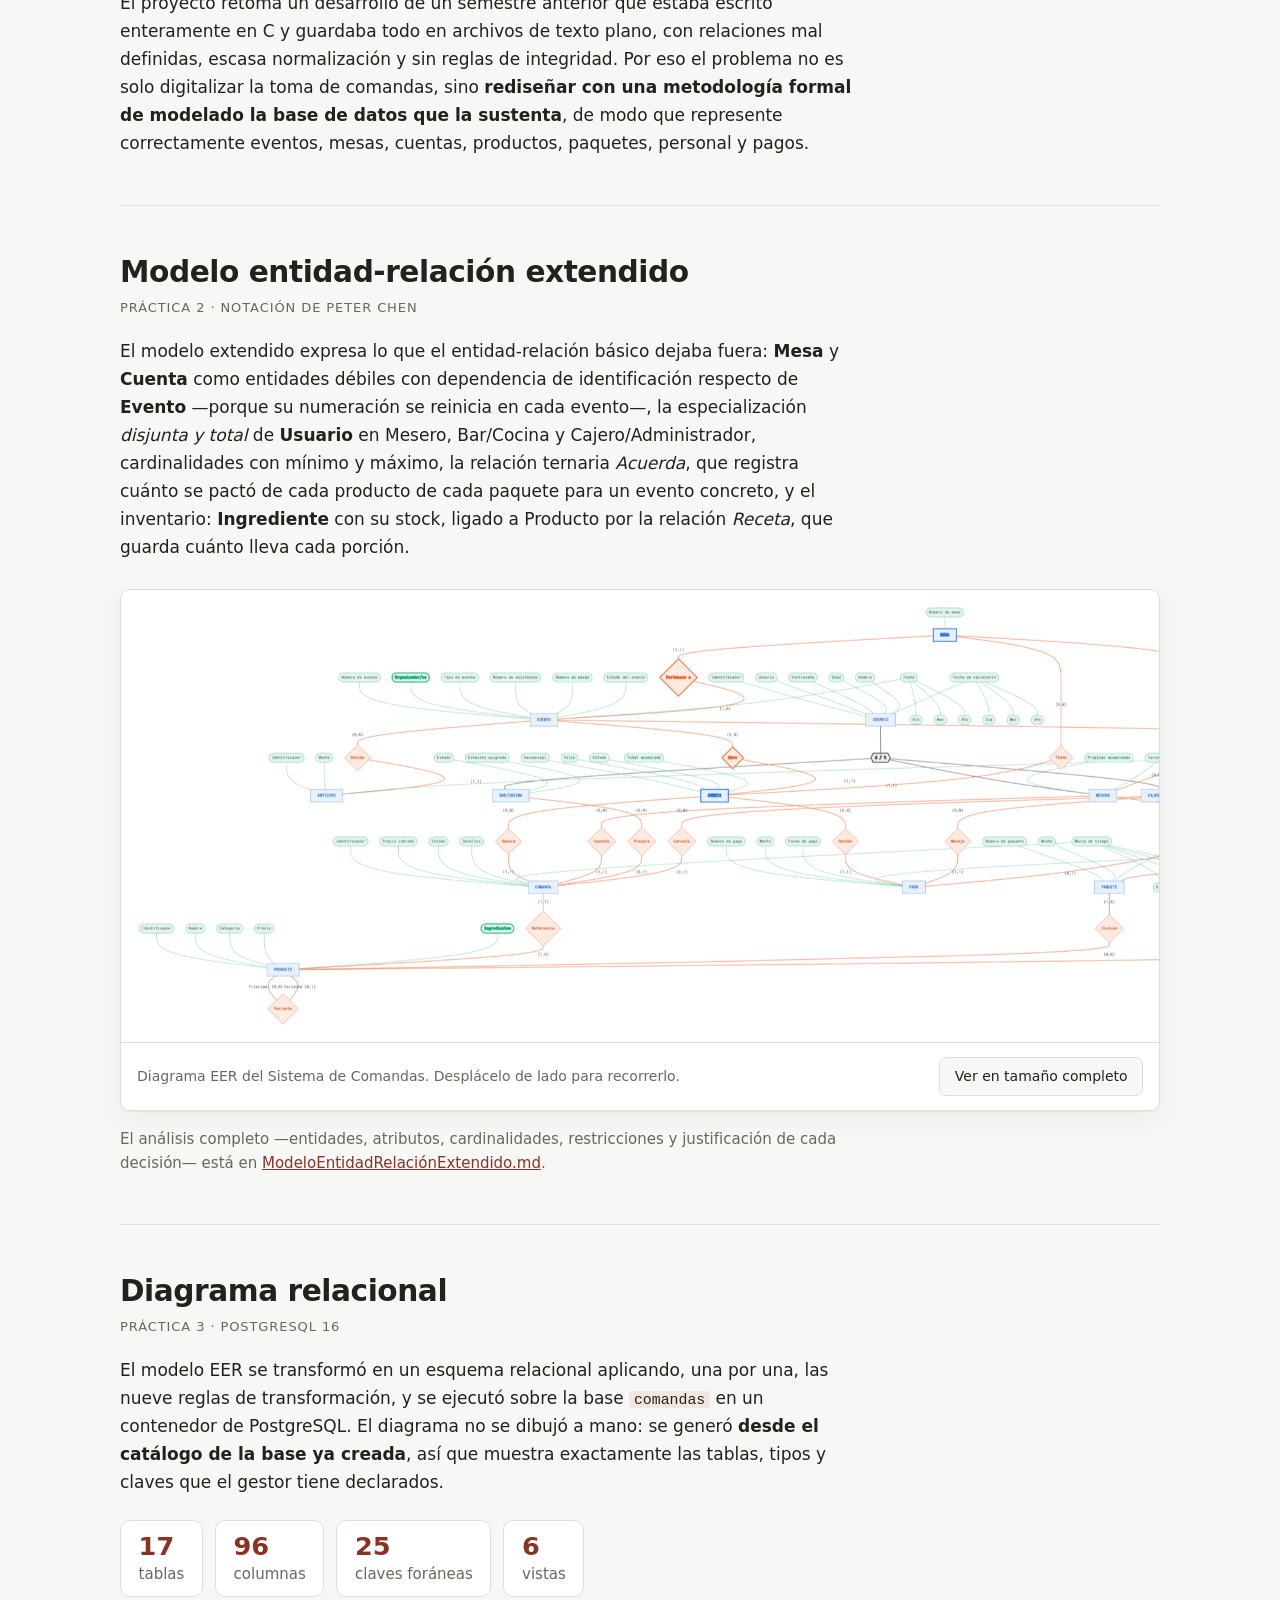
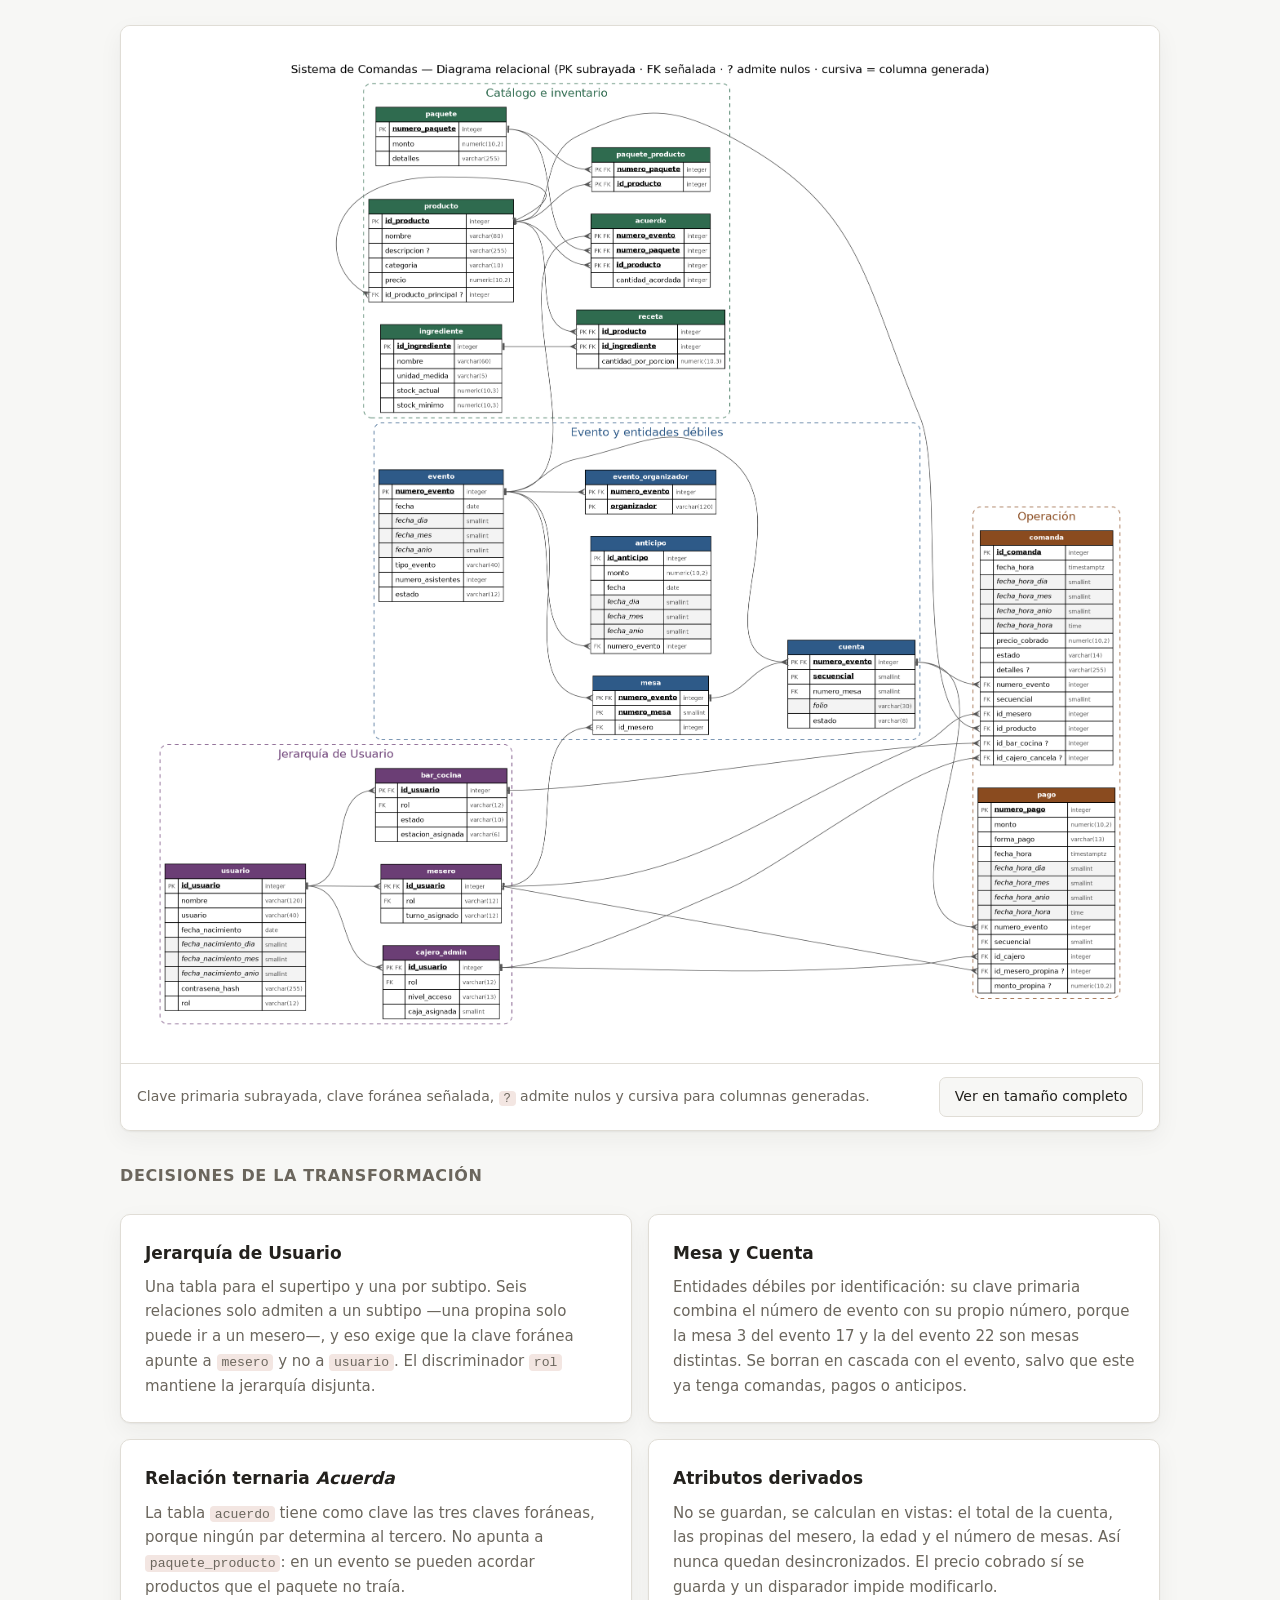
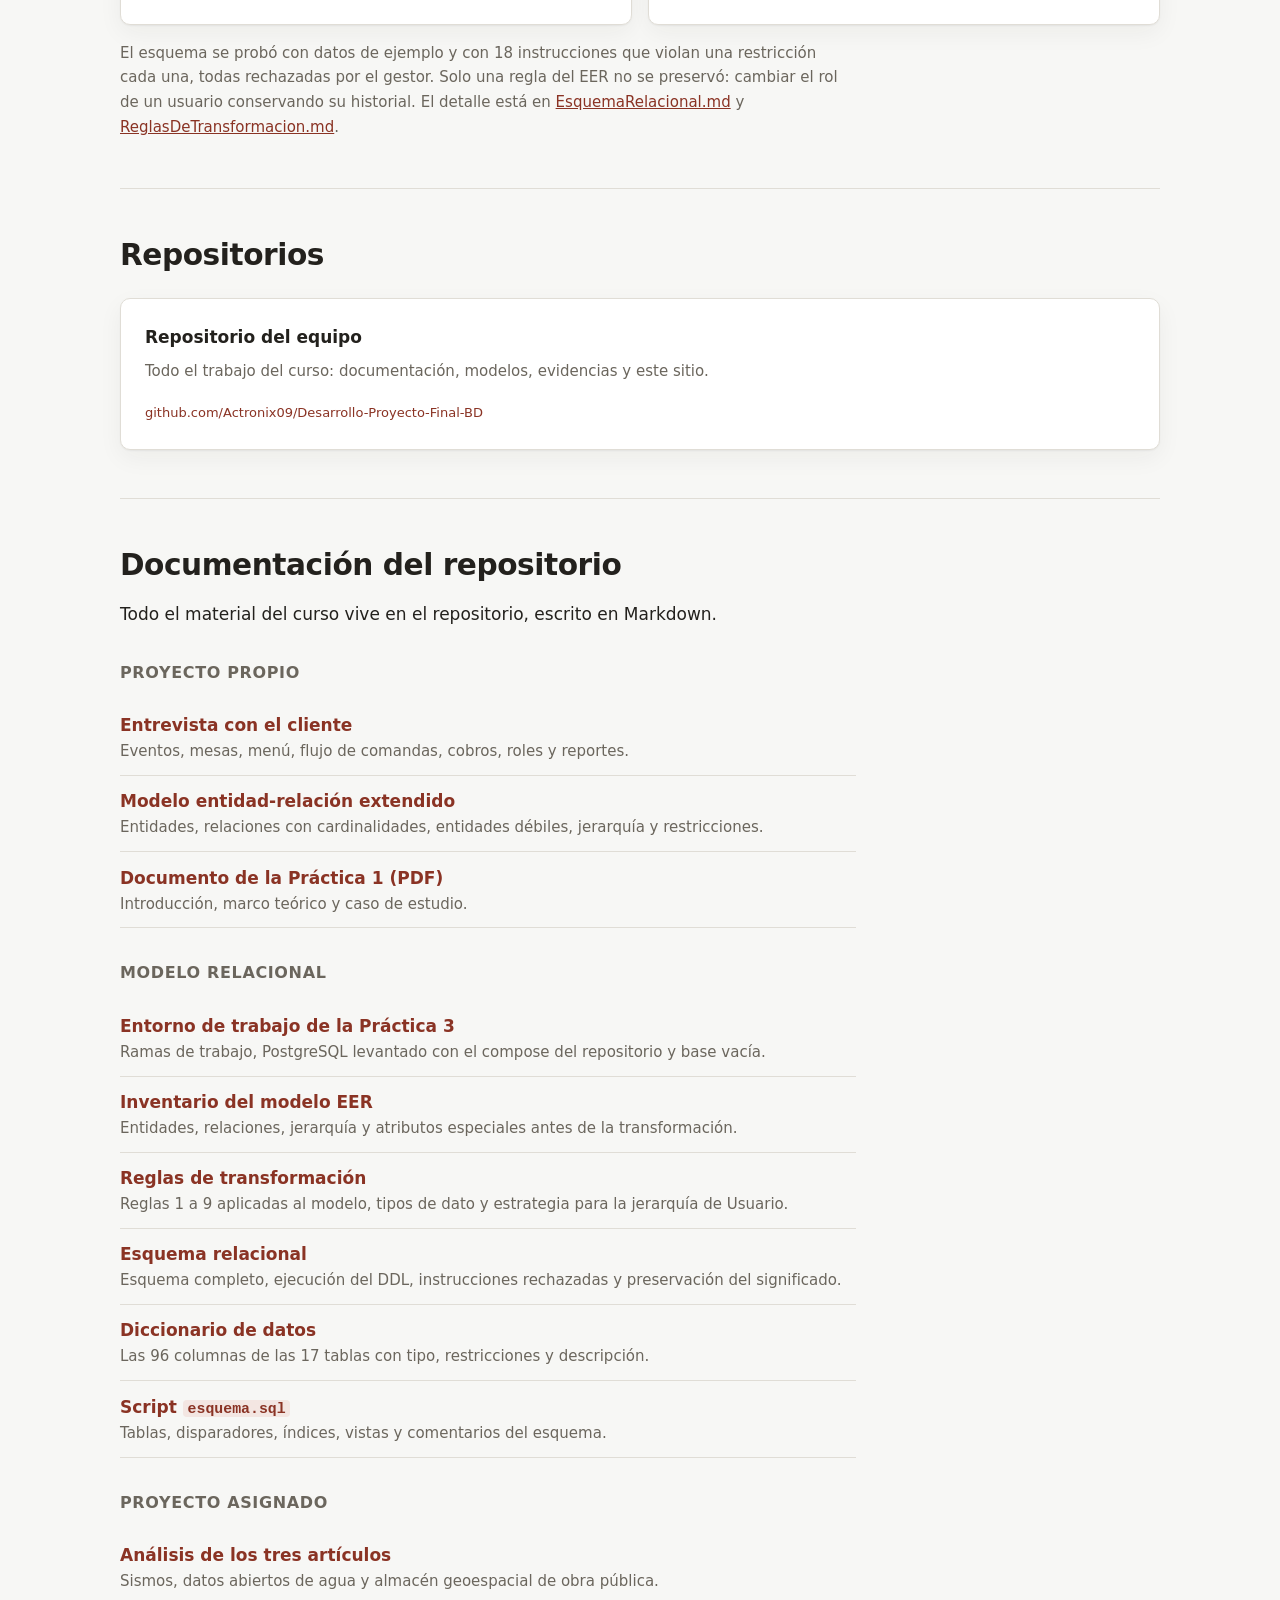
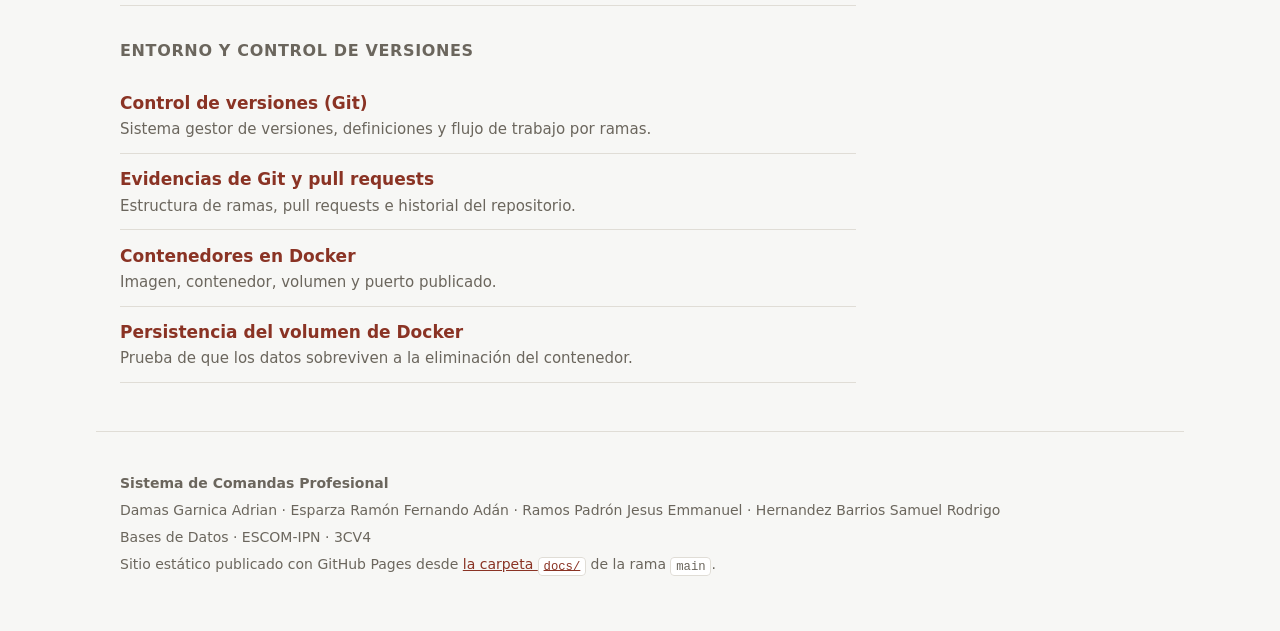
==== commit 8165283a: "Correciones del sistema en general desde práctica 1 a 3 Se agrego  una relación y una entidad e ingr" ====
--- a/docs/index.html
+++ b/docs/index.html
@@ -109,14 +109,16 @@
       de identificación respecto de <strong>Evento</strong> —porque su numeración se reinicia
       en cada evento—, la especialización <em>disjunta y total</em> de
       <strong>Usuario</strong> en Mesero, Bar/Cocina y Cajero/Administrador, cardinalidades
-      con mínimo y máximo, y la relación ternaria <em>Acuerda</em>, que registra cuánto se
-      pactó de cada producto de cada paquete para un evento concreto.
+      con mínimo y máximo, la relación ternaria <em>Acuerda</em>, que registra cuánto se
+      pactó de cada producto de cada paquete para un evento concreto, y el inventario:
+      <strong>Ingrediente</strong> con su stock, ligado a Producto por la relación
+      <em>Receta</em>, que guarda cuánto lleva cada porción.
     </p>
 
     <figure class="figura">
       <div class="lienzo" data-scroll>
         <img src="imagenes/diagrama-eer-web.png"
-             alt="Diagrama entidad-relación extendido del Sistema de Comandas en notación de Peter Chen: las entidades Evento, Usuario, Producto, Comanda, Pago, Anticipo y Paquete, las entidades débiles Mesa y Cuenta, la jerarquía de Usuario y la relación ternaria Acuerda."
+             alt="Diagrama entidad-relación extendido del Sistema de Comandas en notación de Peter Chen: las entidades Evento, Usuario, Producto, Ingrediente, Comanda, Pago, Anticipo y Paquete, las entidades débiles Mesa y Cuenta, la jerarquía de Usuario, la relación Receta y la relación ternaria Acuerda."
              width="2600" height="677"
              data-completa="imagenes/diagrama-eer-full.png">
       </div>
@@ -148,17 +150,17 @@
     </p>
 
     <ul class="cifras">
-      <li><strong>16</strong> tablas</li>
-      <li><strong>89</strong> columnas</li>
-      <li><strong>24</strong> claves foráneas</li>
-      <li><strong>5</strong> vistas</li>
+      <li><strong>17</strong> tablas</li>
+      <li><strong>96</strong> columnas</li>
+      <li><strong>25</strong> claves foráneas</li>
+      <li><strong>6</strong> vistas</li>
     </ul>
 
     <figure class="figura">
       <div class="lienzo lienzo-ajustado">
         <img src="imagenes/diagrama-relacional.png"
-             alt="Diagrama relacional del Sistema de Comandas con sus 16 tablas agrupadas en cuatro áreas: catálogo (producto, producto_ingrediente, paquete, paquete_producto y acuerdo), evento y entidades débiles (evento, evento_organizador, anticipo, mesa y cuenta), jerarquía de Usuario (usuario, mesero, bar_cocina y cajero_admin) y operación (comanda y pago), unidas por sus claves foráneas."
-             width="2422" height="2219"
+             alt="Diagrama relacional del Sistema de Comandas con sus 17 tablas agrupadas en cuatro áreas: catálogo e inventario (producto, ingrediente, receta, paquete, paquete_producto y acuerdo), evento y entidades débiles (evento, evento_organizador, anticipo, mesa y cuenta), jerarquía de Usuario (usuario, mesero, bar_cocina y cajero_admin) y operación (comanda y pago), unidas por sus claves foráneas."
+             width="2465" height="2462"
              data-completa="imagenes/diagrama-relacional.png" data-natural>
       </div>
       <figcaption>
@@ -208,7 +210,7 @@
     </div>
 
     <p class="pie-enlace">
-      El esquema se probó con datos de ejemplo y con 15 instrucciones que violan una
+      El esquema se probó con datos de ejemplo y con 18 instrucciones que violan una
       restricción cada una, todas rechazadas por el gestor. Solo una regla del EER no se
       preservó: cambiar el rol de un usuario conservando su historial. El detalle está en
       <a href="https://github.com/Actronix09/Desarrollo-Proyecto-Final-BD/blob/main/docs/EsquemaRelacional.md">EsquemaRelacional.md</a>
@@ -267,7 +269,7 @@
       </li>
       <li>
         <a href="https://github.com/Actronix09/Desarrollo-Proyecto-Final-BD/blob/main/docs/DiccionarioDeDatos.md">Diccionario de datos</a>
-        <span>Las 89 columnas de las 16 tablas con tipo, restricciones y descripción.</span>
+        <span>Las 96 columnas de las 17 tablas con tipo, restricciones y descripción.</span>
       </li>
       <li>
         <a href="https://github.com/Actronix09/Desarrollo-Proyecto-Final-BD/blob/main/sql/esquema.sql">Script <code>esquema.sql</code></a>
